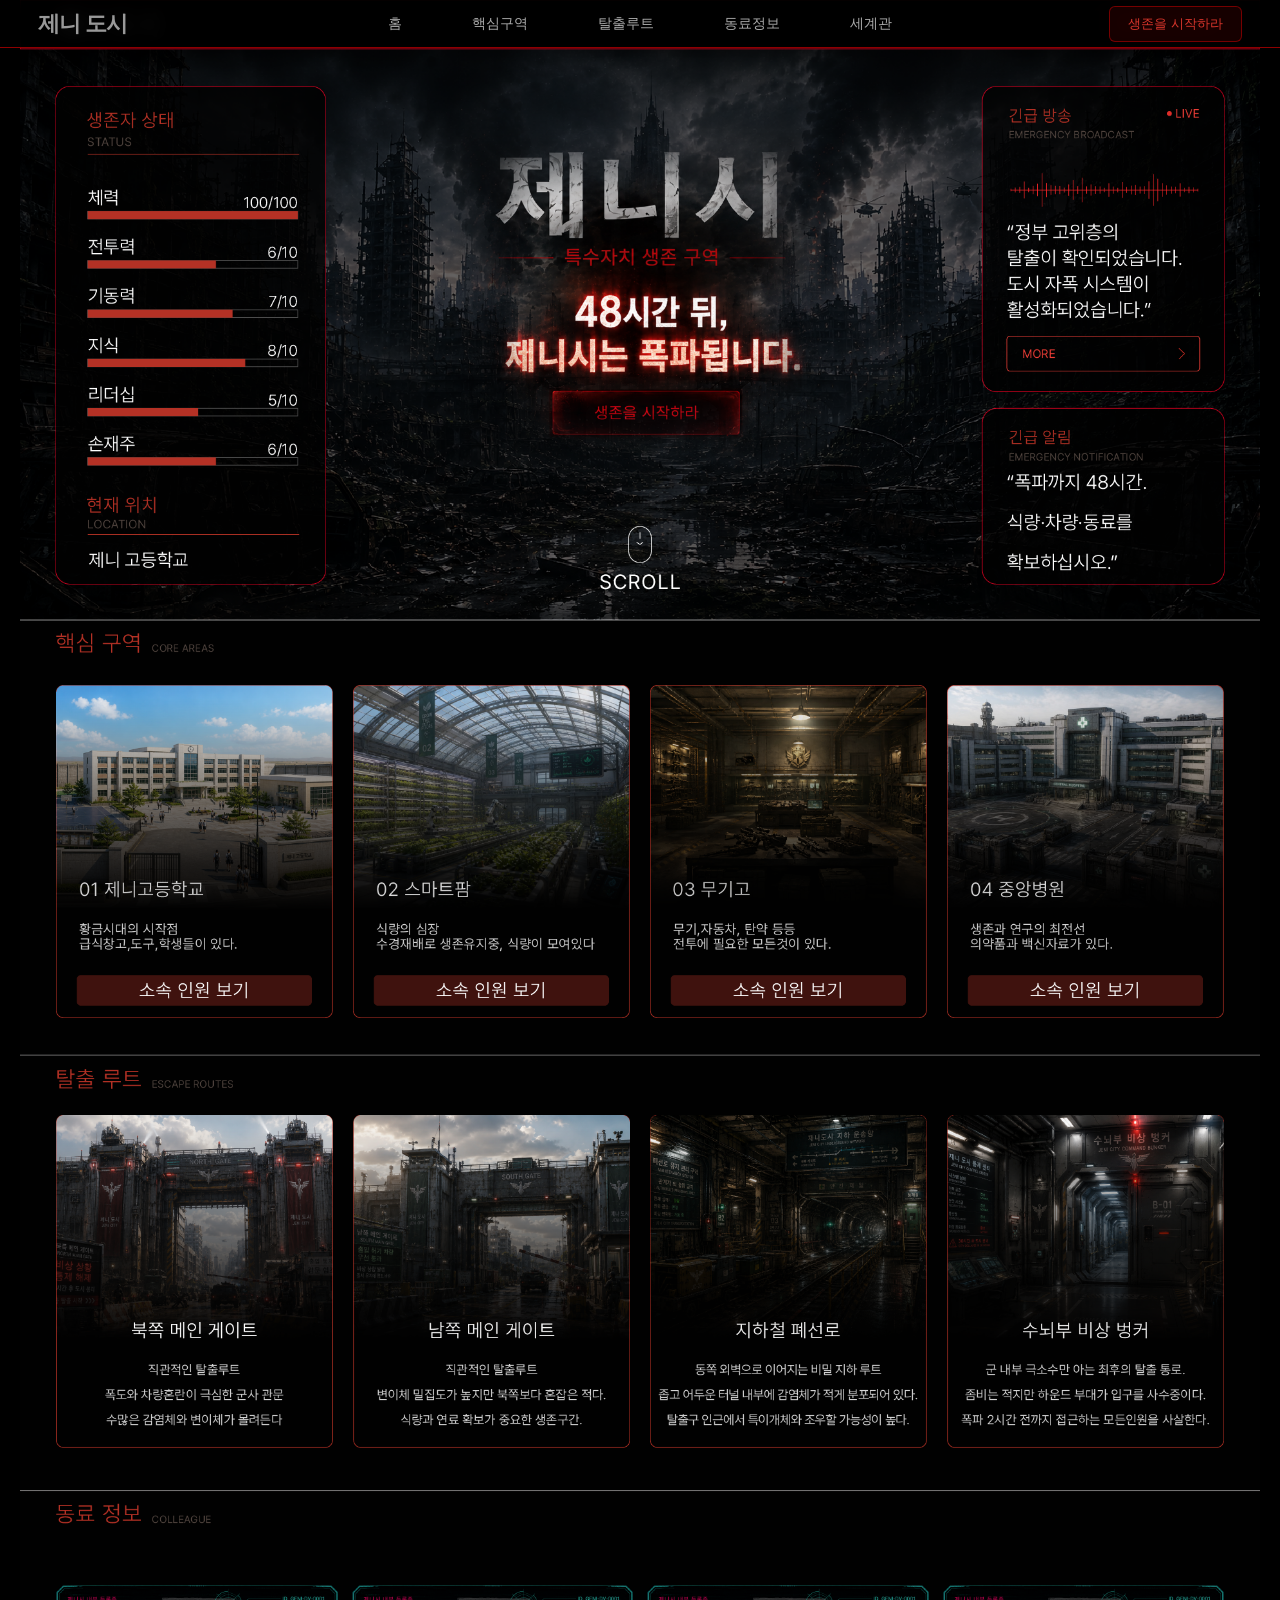
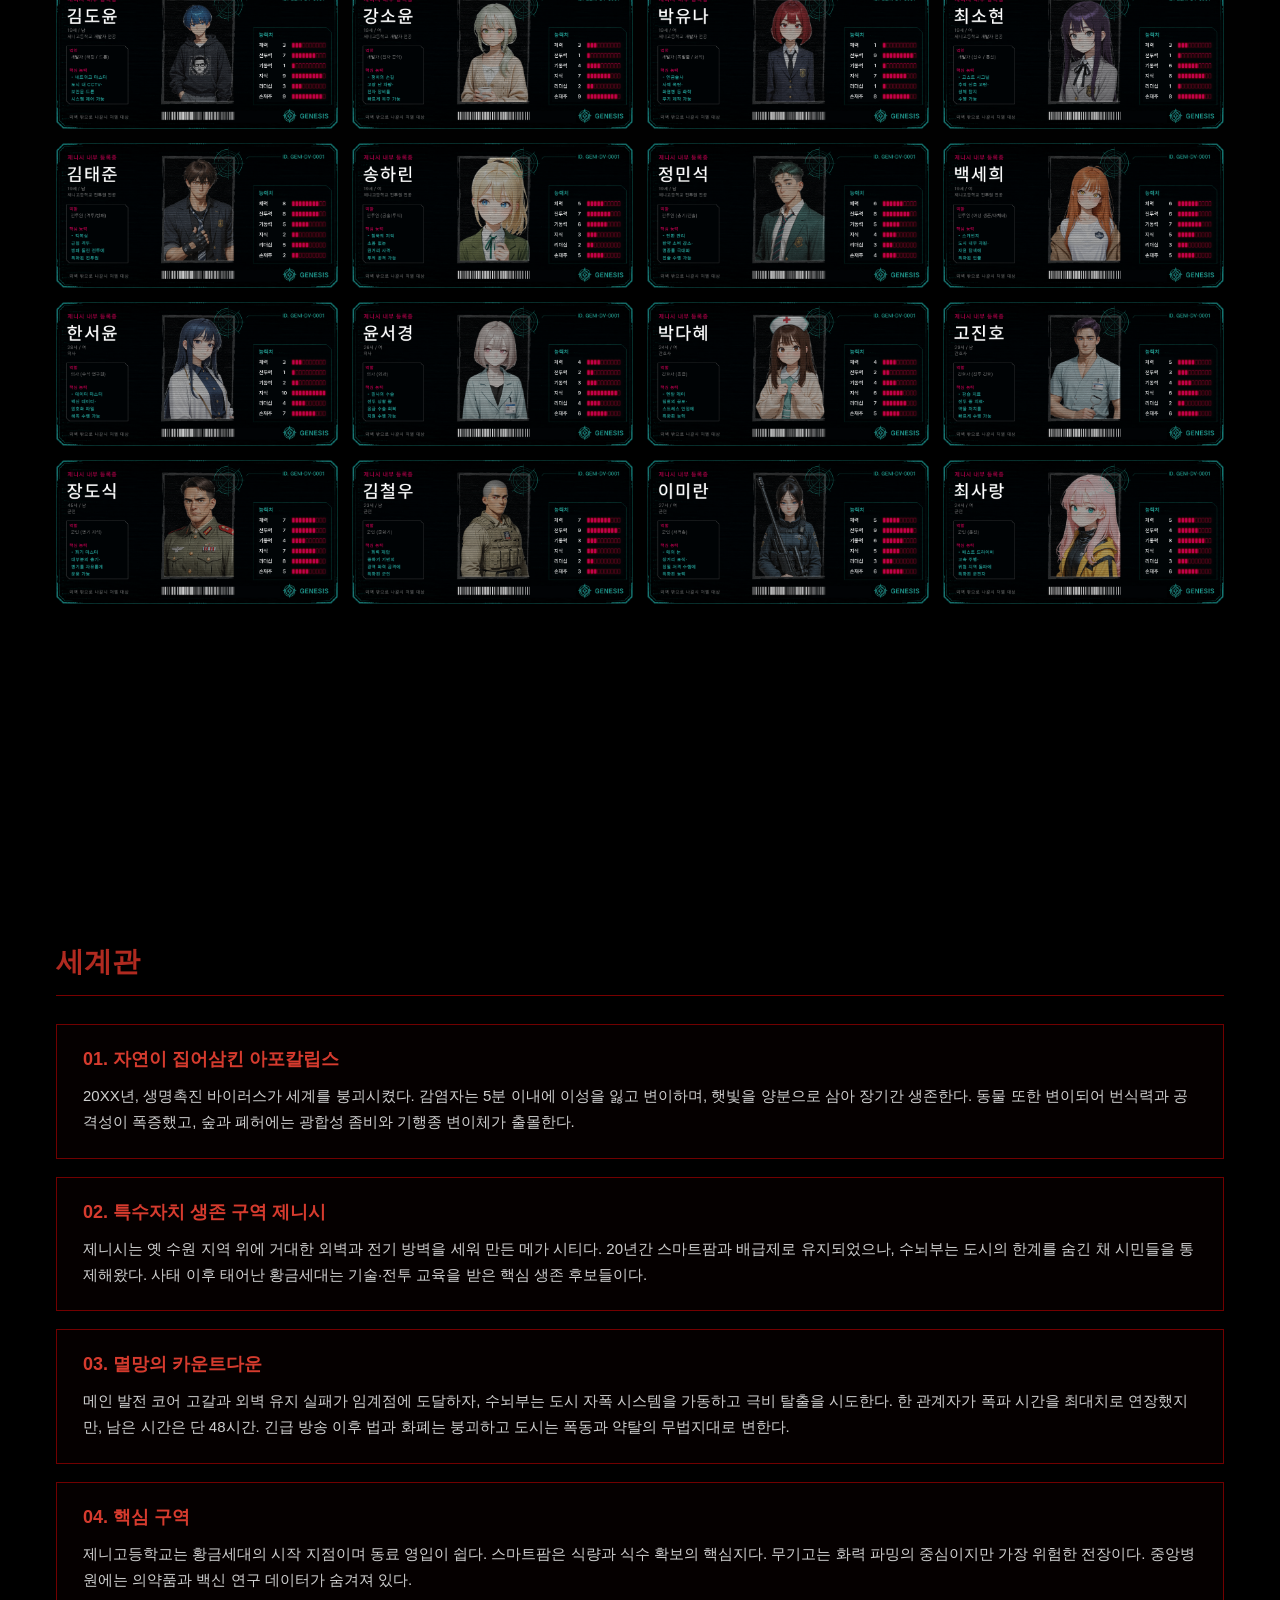
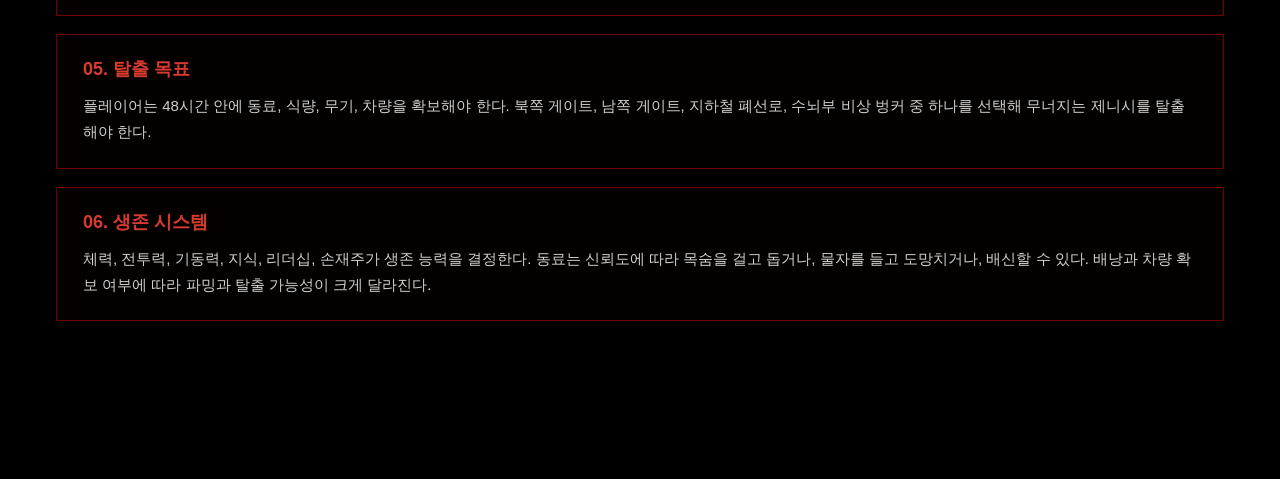
==== index.html @ 996ef799 "first zeni city website" ====
<!DOCTYPE html>
<html lang="ko">
<head>
  <meta charset="UTF-8" />
  <meta name="viewport" content="width=device-width, initial-scale=1.0" />
  <title>제니시티</title>
  <link rel="stylesheet" href="style.css" />
</head>
<body id="home">

  <nav class="top-nav">
    <div class="nav-title">제니 도시</div>
    <div class="nav-links">
      <a href="#home">홈</a>
      <a href="#areas">핵심구역</a>
      <a href="#routes">탈출루트</a>
      <a href="#characters">동료정보</a>
      <a href="#world">세계관</a>
    </div>
    <a href="#areas" class="start-btn">생존을 시작하라</a>
  </nav>

  <main class="page">
    <img class="template" src="./images/template/template.png" alt="제니시티 템플릿">

    <section id="areas" class="area-grid">
      <img src="./images/areas/area-school.png" alt="제니고등학교">
      <img src="./images/areas/area-farm.png" alt="스마트팜">
      <img src="./images/areas/area-armory.png" alt="무기고">
      <img src="./images/areas/area-hospital.png" alt="중앙병원">
    </section>

    <section id="routes" class="route-grid">
      <img src="./images/routes/route-north-gate.png" alt="북쪽 메인 게이트">
      <img src="./images/routes/route-south-gate.png" alt="남쪽 메인 게이트">
      <img src="./images/routes/route-subway.png" alt="지하철 폐선로">
      <img src="./images/routes/route-bunker.png" alt="수뇌부 비상 벙커">
    </section>

    <section id="characters" class="character-grid">
      <img src="./images/characters/Doyoon.png" alt="김도윤">
      <img src="./images/characters/Soyoon.png" alt="강소윤">
      <img src="./images/characters/Yuna.png" alt="박유나">
      <img src="./images/characters/Sohyun.png" alt="최소현">

      <img src="./images/characters/Taejun.png" alt="김태준">
      <img src="./images/characters/Harin.png" alt="송하린">
      <img src="./images/characters/Minseok.png" alt="정민석">
      <img src="./images/characters/Sehee.png" alt="백세희">

      <img src="./images/characters/Seoyoon.png" alt="한서윤">
      <img src="./images/characters/Seokyung.png" alt="윤서경">
      <img src="./images/characters/Dahye.png" alt="박다혜">
      <img src="./images/characters/Jinho.png" alt="고진호">

      <img src="./images/characters/Dosik.png" alt="장도식">
      <img src="./images/characters/Cheolwoo.png" alt="김철우">
      <img src="./images/characters/Miran.png" alt="이미란">
      <img src="./images/characters/Sarang.png" alt="최사랑">
    </section>

    <section id="world" class="world-section">
      <h2>세계관</h2>

      <div class="world-box">
        <h3>01. 자연이 집어삼킨 아포칼립스</h3>
        <p>
          20XX년, 생명촉진 바이러스가 세계를 붕괴시켰다.
          감염자는 5분 이내에 이성을 잃고 변이하며, 햇빛을 양분으로 삼아 장기간 생존한다.
          동물 또한 변이되어 번식력과 공격성이 폭증했고, 숲과 폐허에는 광합성 좀비와 기행종 변이체가 출몰한다.
        </p>
      </div>

      <div class="world-box">
        <h3>02. 특수자치 생존 구역 제니시</h3>
        <p>
          제니시는 옛 수원 지역 위에 거대한 외벽과 전기 방벽을 세워 만든 메가 시티다.
          20년간 스마트팜과 배급제로 유지되었으나, 수뇌부는 도시의 한계를 숨긴 채 시민들을 통제해왔다.
          사태 이후 태어난 황금세대는 기술·전투 교육을 받은 핵심 생존 후보들이다.
        </p>
      </div>

      <div class="world-box">
        <h3>03. 멸망의 카운트다운</h3>
        <p>
          메인 발전 코어 고갈과 외벽 유지 실패가 임계점에 도달하자,
          수뇌부는 도시 자폭 시스템을 가동하고 극비 탈출을 시도한다.
          한 관계자가 폭파 시간을 최대치로 연장했지만, 남은 시간은 단 48시간.
          긴급 방송 이후 법과 화폐는 붕괴하고 도시는 폭동과 약탈의 무법지대로 변한다.
        </p>
      </div>

      <div class="world-box">
        <h3>04. 핵심 구역</h3>
        <p>
          제니고등학교는 황금세대의 시작 지점이며 동료 영입이 쉽다.
          스마트팜은 식량과 식수 확보의 핵심지다.
          무기고는 화력 파밍의 중심이지만 가장 위험한 전장이다.
          중앙병원에는 의약품과 백신 연구 데이터가 숨겨져 있다.
        </p>
      </div>

      <div class="world-box">
        <h3>05. 탈출 목표</h3>
        <p>
          플레이어는 48시간 안에 동료, 식량, 무기, 차량을 확보해야 한다.
          북쪽 게이트, 남쪽 게이트, 지하철 폐선로, 수뇌부 비상 벙커 중 하나를 선택해
          무너지는 제니시를 탈출해야 한다.
        </p>
      </div>

      <div class="world-box">
        <h3>06. 생존 시스템</h3>
        <p>
          체력, 전투력, 기동력, 지식, 리더십, 손재주가 생존 능력을 결정한다.
          동료는 신뢰도에 따라 목숨을 걸고 돕거나, 물자를 들고 도망치거나, 배신할 수 있다.
          배낭과 차량 확보 여부에 따라 파밍과 탈출 가능성이 크게 달라진다.
        </p>
      </div>
    </section>
  </main>

  <div class="modal" id="cardModal">
    <div class="modal-bg"></div>
    <img id="modalImg" src="" alt="확대 명함">
  </div>

  <script>
    const cards = document.querySelectorAll('.character-grid img');
    const modal = document.getElementById('cardModal');
    const modalImg = document.getElementById('modalImg');

    cards.forEach(card => {
      card.addEventListener('click', () => {
        modal.classList.add('active');
        modalImg.src = card.src;
        modalImg.alt = card.alt;
      });
    });

    modal.addEventListener('click', () => {
      modal.classList.remove('active');
      modalImg.src = '';
    });
  </script>

</body>
</html>
---- style.css ----
* {
  box-sizing: border-box;
}

html {
  scroll-behavior: smooth;
}

html, body {
  margin: 0;
  padding: 0;
  background: #000;
}

body {
  overflow-x: hidden;
  color: #ddd;
  font-family: Arial, sans-serif;
}

/* 상단 고정 메뉴 */
.top-nav {
  position: fixed;
  top: 0;
  left: 0;
  width: 100%;
  height: 48px;
  z-index: 999;

  display: grid;
  grid-template-columns: 260px 1fr 260px;
  align-items: center;

  padding: 0 38px;
  background: rgba(0, 0, 0, 0.9);
  border-bottom: 1px solid rgba(150, 0, 0, 0.95);
  backdrop-filter: blur(8px);
}

.nav-title {
  color: #999;
  font-size: 22px;
  font-weight: 700;
  letter-spacing: -1px;
}

.nav-links {
  display: flex;
  justify-content: center;
  gap: 70px;
}

.nav-links a {
  color: #aaa;
  text-decoration: none;
  font-size: 14px;
  transition: 0.2s;
  white-space: nowrap;
}

.nav-links a:hover {
  color: #ff2a1f;
  text-shadow: 0 0 10px rgba(255, 0, 0, 0.7);
}

.start-btn {
  justify-self: end;
  padding: 8px 18px;
  color: #d9352b;
  border: 1px solid rgba(150, 0, 0, 0.75);
  border-radius: 6px;
  text-decoration: none;
  font-size: 13px;
  background: rgba(50, 0, 0, 0.45);
  white-space: nowrap;
}

/* 전체 페이지 */
.page {
  position: relative;
  width: 1240px;
  margin: 0 auto;
  background: #000;
}

.template {
  width: 100%;
  display: block;
}

/* 핵심 구역 */
.area-grid {
  position: absolute;
  left: 36px;
  top: 685px;
  width: 1168px;

  display: grid;
  grid-template-columns: repeat(4, 1fr);
  gap: 20px;
}

/* 탈출 루트 */
.route-grid {
  position: absolute;
  left: 36px;
  top: 1115px;
  width: 1168px;

  display: grid;
  grid-template-columns: repeat(4, 1fr);
  gap: 20px;
}

/* 동료 정보 명함 */
.character-grid {
  position: absolute;
  left: 36px;
  top: 1585px;
  width: 1168px;

  display: grid;
  grid-template-columns: repeat(4, 1fr);
  gap: 14px;
}

.area-grid img,
.route-grid img,
.character-grid img {
  width: 100%;
  display: block;
  transition: 0.25s ease;
}

.area-grid img:hover,
.route-grid img:hover,
.character-grid img:hover {
  transform: translateY(-6px);
  filter: brightness(1.18) drop-shadow(0 0 14px rgba(180, 20, 20, 0.65));
  cursor: pointer;
}

/* 세계관 */
.world-section {
  position: relative;
  width: 1168px;
  margin: 0 auto;
  padding: 60px 0 140px;
  margin-top: 600px;
}

.world-section h2 {
  color: #b02a20;
  font-size: 28px;
  margin-bottom: 28px;
  border-bottom: 1px solid rgba(150, 0, 0, 0.8);
  padding-bottom: 14px;
}

.world-box {
  border: 1px solid rgba(150, 0, 0, 0.75);
  background: rgba(20, 0, 0, 0.28);
  padding: 22px 26px;
  margin-bottom: 18px;
}

.world-box h3 {
  margin: 0 0 12px;
  color: #d63b2e;
  font-size: 18px;
}

.world-box p {
  margin: 0;
  color: #cfcfcf;
  font-size: 15px;
  line-height: 1.75;
}

/* 명함 확대 */
.modal {
  position: fixed;
  inset: 0;
  z-index: 2000;
  display: none;
  align-items: center;
  justify-content: center;
}

.modal.active {
  display: flex;
}

.modal-bg {
  position: absolute;
  inset: 0;
  background: rgba(0, 0, 0, 0.86);
  backdrop-filter: blur(6px);
}

#modalImg {
  position: relative;
  z-index: 2;
  width: min(900px, 90vw);
  max-height: 88vh;
  object-fit: contain;
  filter: drop-shadow(0 0 30px rgba(0, 255, 230, 0.25));
}

/* 모바일 / 태블릿 */
@media (max-width: 768px) {
  body {
    overflow-x: hidden;
  }

  .top-nav {
    height: auto;
    min-height: 58px;
    grid-template-columns: 1fr;
    gap: 8px;
    padding: 10px 14px;
  }

  .nav-title {
    font-size: 20px;
    text-align: center;
  }

  .nav-links {
    width: 100%;
    overflow-x: auto;
    justify-content: flex-start;
    gap: 18px;
    padding: 4px 0 6px;
  }

  .nav-links a {
    font-size: 13px;
    flex: 0 0 auto;
  }

  .start-btn {
    display: none;
  }

  .page {
    width: 100%;
    padding-top: 86px;
  }

  .template {
    width: 100%;
    height: auto;
    content: url("./images/template/full-template.png");
  }

  .area-grid,
  .route-grid,
  .character-grid {
    position: static;
    width: calc(100% - 28px);
    margin: 28px auto 0;
    display: grid;
    gap: 16px;
  }

  .area-grid {
    grid-template-columns: repeat(2, 1fr);
  }

  .route-grid {
    grid-template-columns: repeat(2, 1fr);
  }

  .character-grid {
    grid-template-columns: 1fr;
    gap: 14px;
  }

  .area-grid img,
  .route-grid img,
  .character-grid img {
    width: 100%;
  }

  .world-section {
    width: calc(100% - 28px);
    margin: 36px auto 0;
    padding: 40px 0 90px;
  }

  .world-section h2 {
    font-size: 24px;
  }

  .world-box {
    padding: 18px 16px;
  }

  .world-box h3 {
    font-size: 16px;
  }

  .world-box p {
    font-size: 14px;
    line-height: 1.7;
  }

  #modalImg {
    width: 96vw;
    max-height: 82vh;
  }
}

/* 아주 작은 폰 */
@media (max-width: 430px) {
  .area-grid,
  .route-grid {
    grid-template-columns: 1fr;
  }

  .nav-links {
    gap: 16px;
  }
}
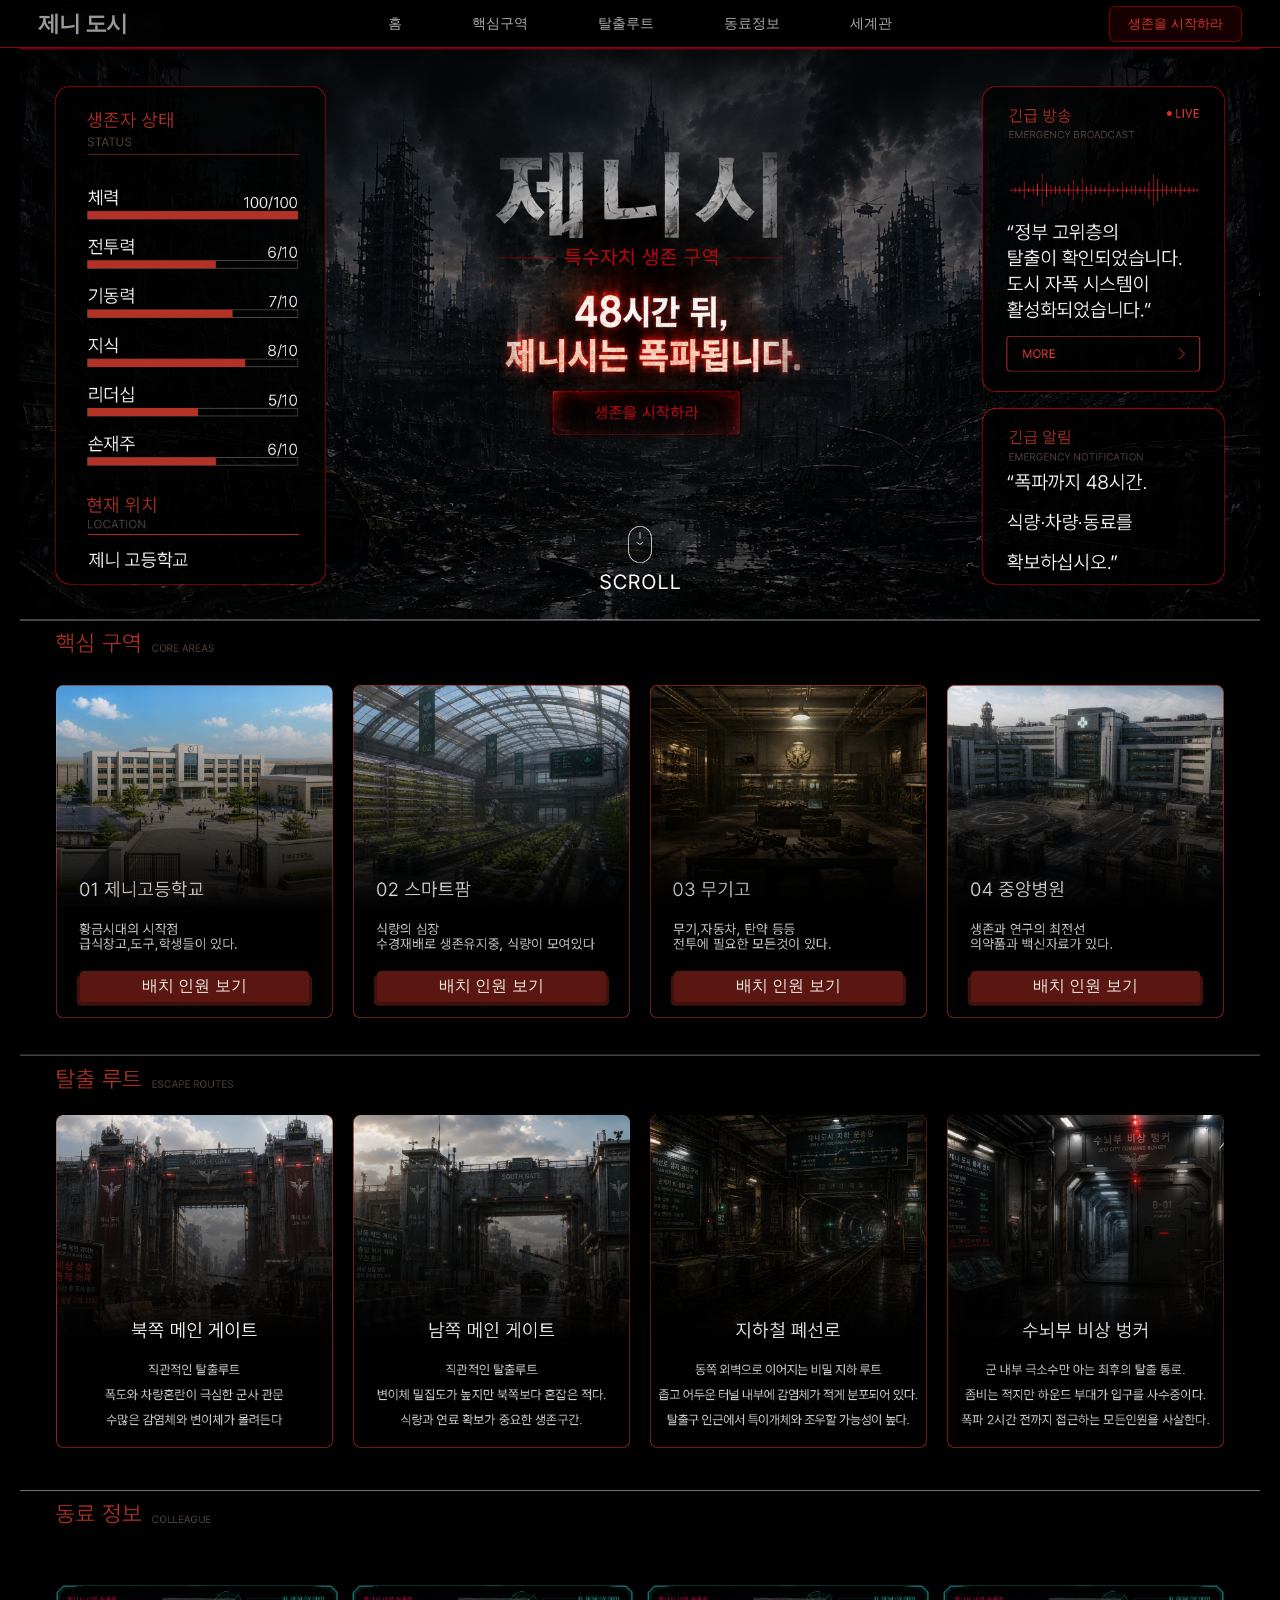
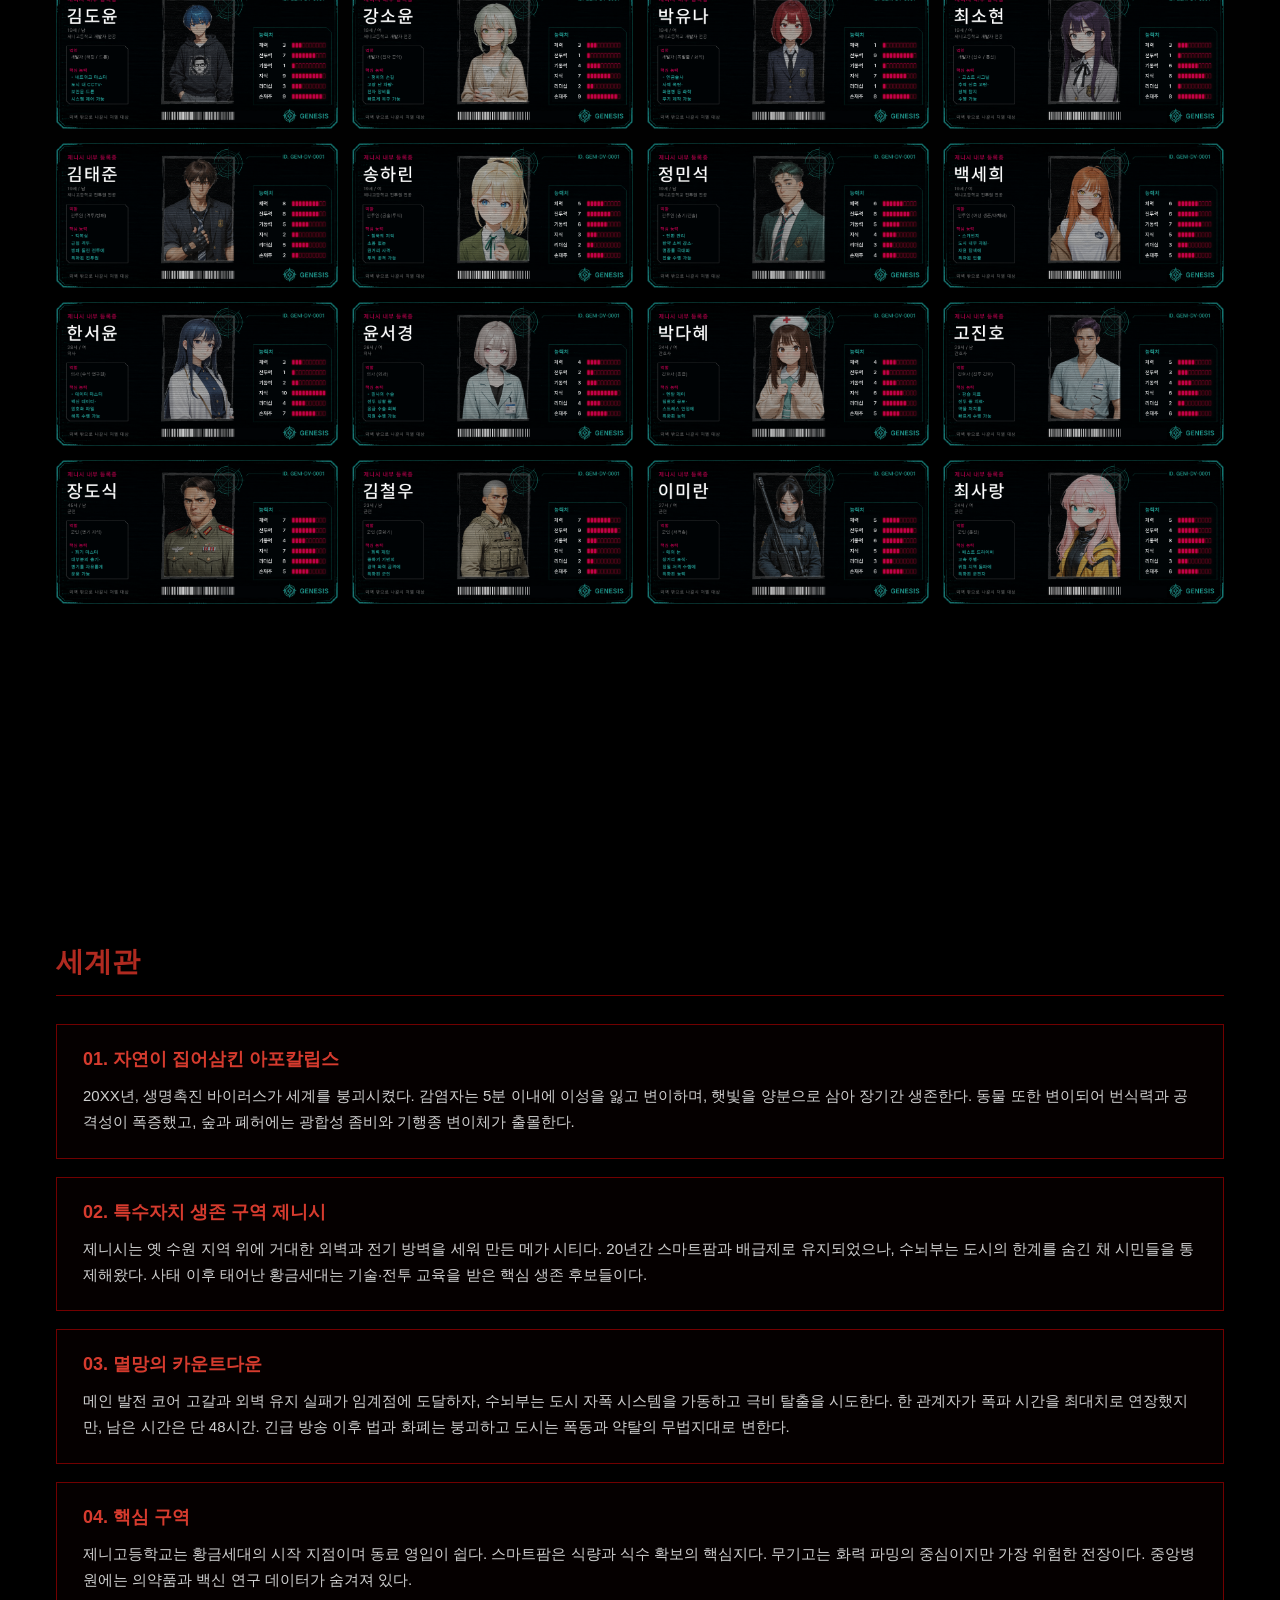
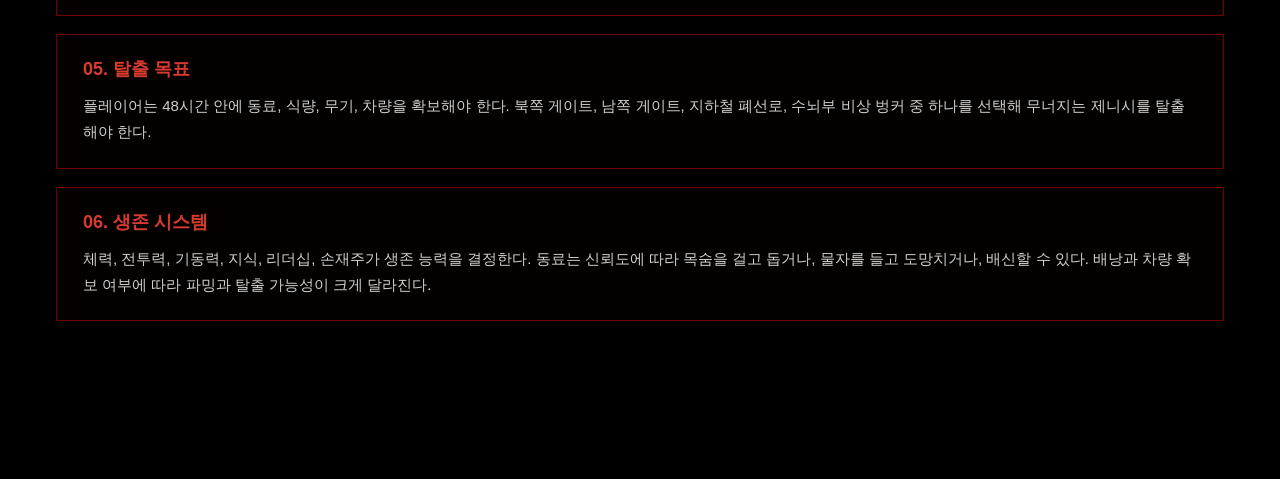
==== commit 3c7c31a7: "update website" ====
--- a/index.html
+++ b/index.html
@@ -24,10 +24,25 @@
     <img class="template" src="./images/template/template.png" alt="제니시티 템플릿">
 
     <section id="areas" class="area-grid">
-      <img src="./images/areas/area-school.png" alt="제니고등학교">
-      <img src="./images/areas/area-farm.png" alt="스마트팜">
-      <img src="./images/areas/area-armory.png" alt="무기고">
-      <img src="./images/areas/area-hospital.png" alt="중앙병원">
+      <div class="area-card" data-area="school">
+        <img src="./images/areas/area-school.png" alt="제니고등학교">
+        <button>배치 인원 보기</button>
+      </div>
+
+      <div class="area-card" data-area="farm">
+        <img src="./images/areas/area-farm.png" alt="스마트팜">
+        <button>배치 인원 보기</button>
+      </div>
+
+      <div class="area-card" data-area="armory">
+        <img src="./images/areas/area-armory.png" alt="무기고">
+        <button>배치 인원 보기</button>
+      </div>
+
+      <div class="area-card" data-area="hospital">
+        <img src="./images/areas/area-hospital.png" alt="중앙병원">
+        <button>배치 인원 보기</button>
+      </div>
     </section>
 
     <section id="routes" class="route-grid">
@@ -125,22 +140,113 @@
     <img id="modalImg" src="" alt="확대 명함">
   </div>
 
+  <div class="member-modal" id="memberModal">
+    <div class="member-modal-bg"></div>
+    <div class="member-modal-panel">
+      <button class="member-close" type="button">×</button>
+      <h2 id="memberTitle">배치 인원</h2>
+      <div class="member-grid" id="memberGrid"></div>
+    </div>
+  </div>
+
   <script>
+    const characterData = {
+      Doyoon: "./images/characters/Doyoon.png",
+      Soyoon: "./images/characters/Soyoon.png",
+      Yuna: "./images/characters/Yuna.png",
+      Sohyun: "./images/characters/Sohyun.png",
+      Taejun: "./images/characters/Taejun.png",
+      Harin: "./images/characters/Harin.png",
+      Minseok: "./images/characters/Minseok.png",
+      Sehee: "./images/characters/Sehee.png",
+      Seoyoon: "./images/characters/Seoyoon.png",
+      Seokyung: "./images/characters/Seokyung.png",
+      Dahye: "./images/characters/Dahye.png",
+      Jinho: "./images/characters/Jinho.png",
+      Dosik: "./images/characters/Dosik.png",
+      Cheolwoo: "./images/characters/Cheolwoo.png",
+      Miran: "./images/characters/Miran.png",
+      Sarang: "./images/characters/Sarang.png"
+    };
+
+    const areaMembers = {
+      school: {
+        title: "제니고등학교 배치 인원",
+        members: ["Soyoon", "Yuna", "Sohyun", "Taejun", "Minseok", "Sehee"]
+      },
+      farm: {
+        title: "스마트팜 배치 인원",
+        members: ["Doyoon", "Harin", "Dahye", "Miran"]
+      },
+      armory: {
+        title: "무기고 배치 인원",
+        members: ["Dosik", "Doyoon", "Sarang"]
+      },
+      hospital: {
+        title: "중앙병원 배치 인원",
+        members: ["Seoyoon", "Seokyung", "Jinho"]
+      }
+    };
+
     const cards = document.querySelectorAll('.character-grid img');
-    const modal = document.getElementById('cardModal');
+    const cardModal = document.getElementById('cardModal');
     const modalImg = document.getElementById('modalImg');
 
     cards.forEach(card => {
       card.addEventListener('click', () => {
-        modal.classList.add('active');
+        cardModal.classList.add('active');
         modalImg.src = card.src;
         modalImg.alt = card.alt;
       });
     });
 
-    modal.addEventListener('click', () => {
-      modal.classList.remove('active');
+    cardModal.addEventListener('click', () => {
+      cardModal.classList.remove('active');
       modalImg.src = '';
+    });
+
+    const areaCards = document.querySelectorAll('.area-card');
+    const memberModal = document.getElementById('memberModal');
+    const memberTitle = document.getElementById('memberTitle');
+    const memberGrid = document.getElementById('memberGrid');
+    const memberClose = document.querySelector('.member-close');
+
+    areaCards.forEach(areaCard => {
+      areaCard.addEventListener('click', () => {
+        const areaKey = areaCard.dataset.area;
+        const area = areaMembers[areaKey];
+
+        memberTitle.textContent = area.title;
+        memberGrid.innerHTML = "";
+
+        area.members.forEach(name => {
+          const img = document.createElement('img');
+          img.src = characterData[name];
+          img.alt = name;
+          img.addEventListener('click', (event) => {
+            event.stopPropagation();
+            cardModal.classList.add('active');
+            modalImg.src = img.src;
+            modalImg.alt = img.alt;
+          });
+          memberGrid.appendChild(img);
+        });
+
+        memberModal.classList.add('active');
+      });
+    });
+
+    function closeMemberModal() {
+      memberModal.classList.remove('active');
+      memberGrid.innerHTML = "";
+    }
+
+    memberClose.addEventListener('click', closeMemberModal);
+
+    memberModal.addEventListener('click', (event) => {
+      if (event.target.classList.contains('member-modal-bg')) {
+        closeMemberModal();
+      }
     });
   </script>
 
--- a/style.css
+++ b/style.css
@@ -100,6 +100,42 @@
   gap: 20px;
 }
 
+.area-card {
+  position: relative;
+  transition: 0.25s ease;
+}
+
+.area-card img {
+  width: 100%;
+  display: block;
+}
+
+.area-card button {
+  position: absolute;
+  left: 24px;
+  right: 24px;
+  bottom: 16px;
+  height: 31px;
+
+  border: none;
+  border-radius: 4px;
+  background: #5a1711;
+  color: #f1e5df;
+  font-size: 16px;
+  cursor: pointer;
+}
+
+.area-card:hover {
+  transform: translateY(-6px);
+  filter: brightness(1.18) drop-shadow(0 0 14px rgba(180, 20, 20, 0.65));
+  cursor: pointer;
+}
+
+.area-card:hover button {
+  background: #7a2018;
+  box-shadow: 0 0 14px rgba(180, 20, 20, 0.65);
+}
+
 /* 탈출 루트 */
 .route-grid {
   position: absolute;
@@ -124,7 +160,6 @@
   gap: 14px;
 }
 
-.area-grid img,
 .route-grid img,
 .character-grid img {
   width: 100%;
@@ -132,7 +167,6 @@
   transition: 0.25s ease;
 }
 
-.area-grid img:hover,
 .route-grid img:hover,
 .character-grid img:hover {
   transform: translateY(-6px);
@@ -177,11 +211,11 @@
   line-height: 1.75;
 }
 
-/* 명함 확대 */
+/* 명함 단일 확대 */
 .modal {
   position: fixed;
   inset: 0;
-  z-index: 2000;
+  z-index: 3000;
   display: none;
   align-items: center;
   justify-content: center;
@@ -205,6 +239,81 @@
   max-height: 88vh;
   object-fit: contain;
   filter: drop-shadow(0 0 30px rgba(0, 255, 230, 0.25));
+}
+
+/* 배치 인원 모달 */
+.member-modal {
+  position: fixed;
+  inset: 0;
+  z-index: 2500;
+  display: none;
+  align-items: center;
+  justify-content: center;
+}
+
+.member-modal.active {
+  display: flex;
+}
+
+.member-modal-bg {
+  position: absolute;
+  inset: 0;
+  background: rgba(0, 0, 0, 0.88);
+  backdrop-filter: blur(6px);
+}
+
+.member-modal-panel {
+  position: relative;
+  z-index: 2;
+  width: min(1180px, 92vw);
+  max-height: 88vh;
+  overflow-y: auto;
+
+  padding: 28px;
+  border: 1px solid rgba(180, 20, 20, 0.85);
+  background: rgba(5, 5, 5, 0.96);
+  box-shadow: 0 0 40px rgba(160, 0, 0, 0.35);
+}
+
+.member-modal-panel h2 {
+  margin: 0 0 24px;
+  color: #d63b2e;
+  font-size: 24px;
+  border-bottom: 1px solid rgba(150, 0, 0, 0.75);
+  padding-bottom: 14px;
+}
+
+.member-close {
+  position: absolute;
+  top: 18px;
+  right: 22px;
+
+  width: 34px;
+  height: 34px;
+  border: 1px solid rgba(180, 20, 20, 0.8);
+  background: rgba(60, 0, 0, 0.7);
+  color: #eee;
+  font-size: 24px;
+  line-height: 30px;
+  cursor: pointer;
+}
+
+.member-grid {
+  display: grid;
+  grid-template-columns: repeat(3, 1fr);
+  gap: 18px;
+}
+
+.member-grid img {
+  width: 100%;
+  display: block;
+  transition: 0.25s ease;
+  cursor: pointer;
+}
+
+.member-grid img:hover {
+  transform: translateY(-6px);
+  filter: brightness(1.18) drop-shadow(0 0 14px rgba(0, 255, 230, 0.35));
 }
 
 /* 모바일 / 태블릿 */
@@ -277,10 +386,12 @@
     gap: 14px;
   }
 
-  .area-grid img,
-  .route-grid img,
-  .character-grid img {
-    width: 100%;
+  .area-card button {
+    left: 18px;
+    right: 18px;
+    bottom: 12px;
+    height: 28px;
+    font-size: 13px;
   }
 
   .world-section {
@@ -309,6 +420,20 @@
   #modalImg {
     width: 96vw;
     max-height: 82vh;
+  }
+
+  .member-modal-panel {
+    width: 94vw;
+    padding: 22px 14px;
+  }
+
+  .member-grid {
+    grid-template-columns: 1fr;
+    gap: 14px;
+  }
+
+  .member-modal-panel h2 {
+    font-size: 20px;
   }
 }
 
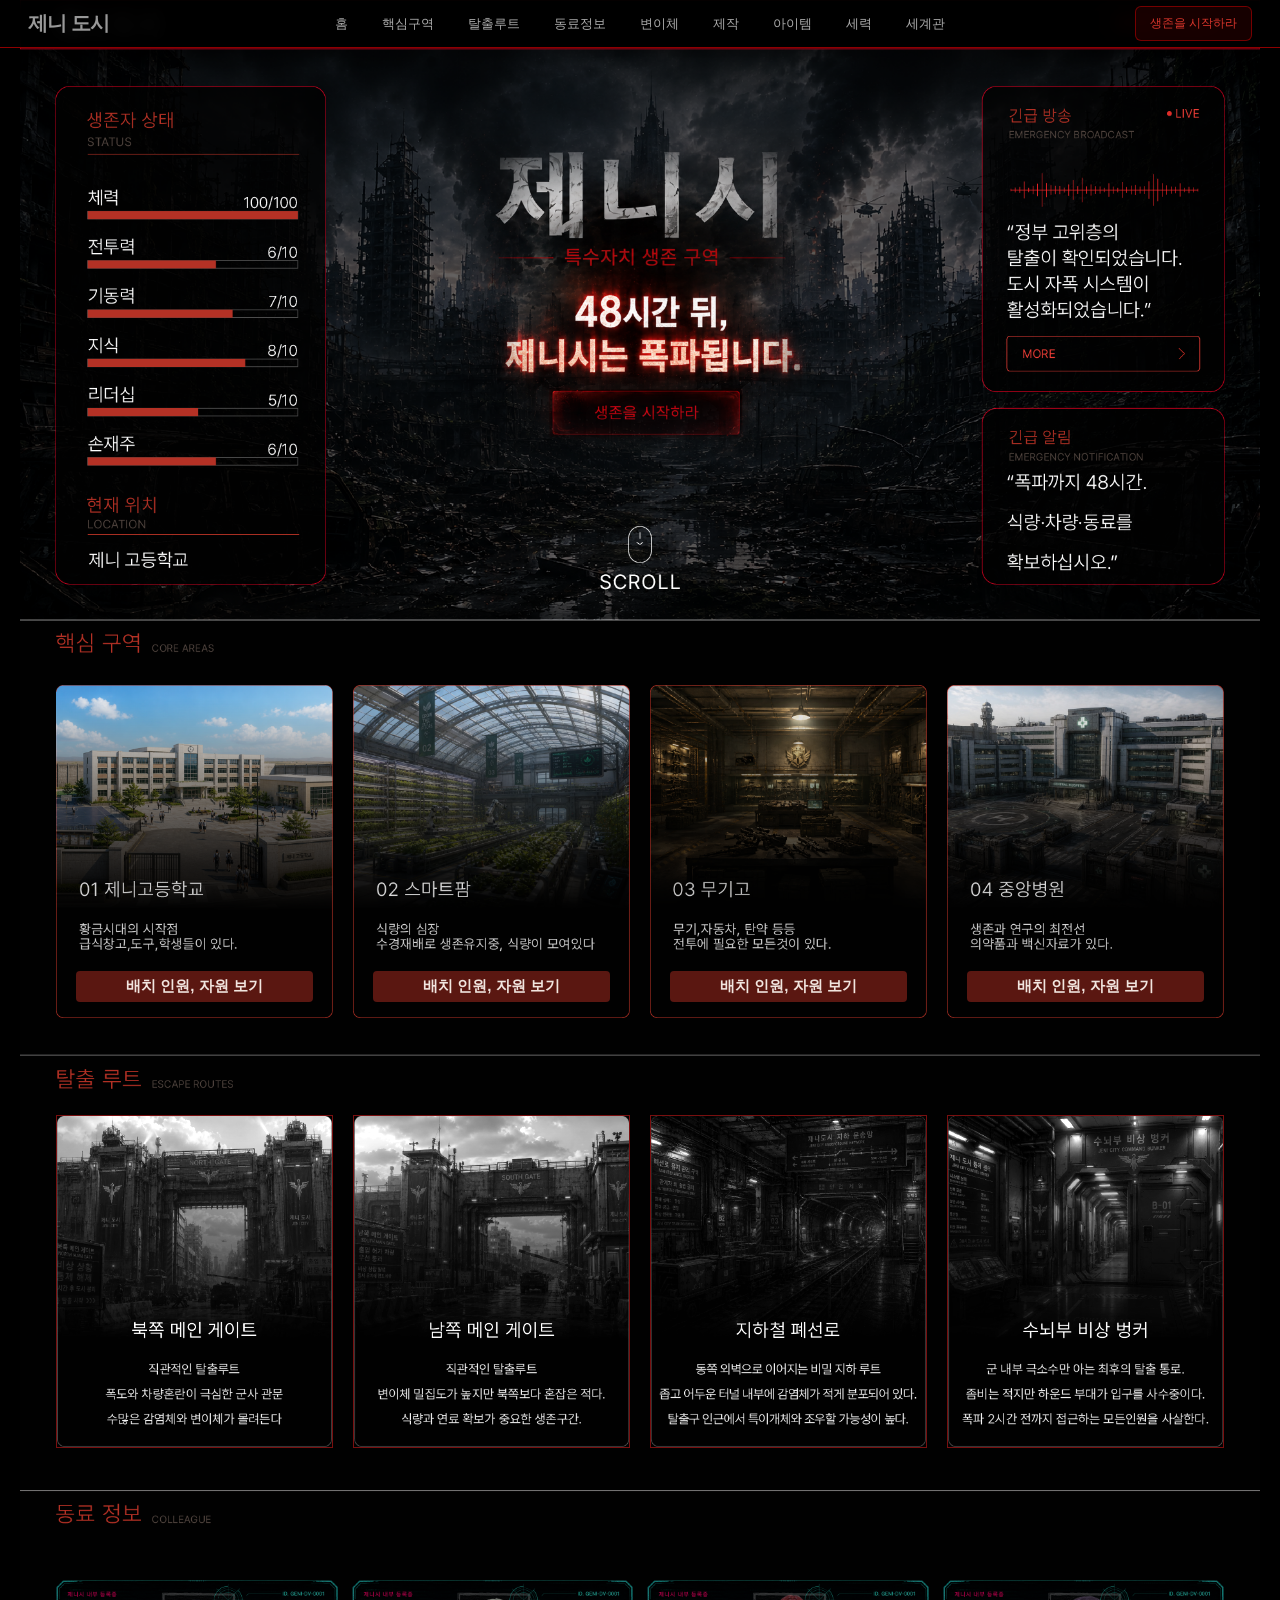
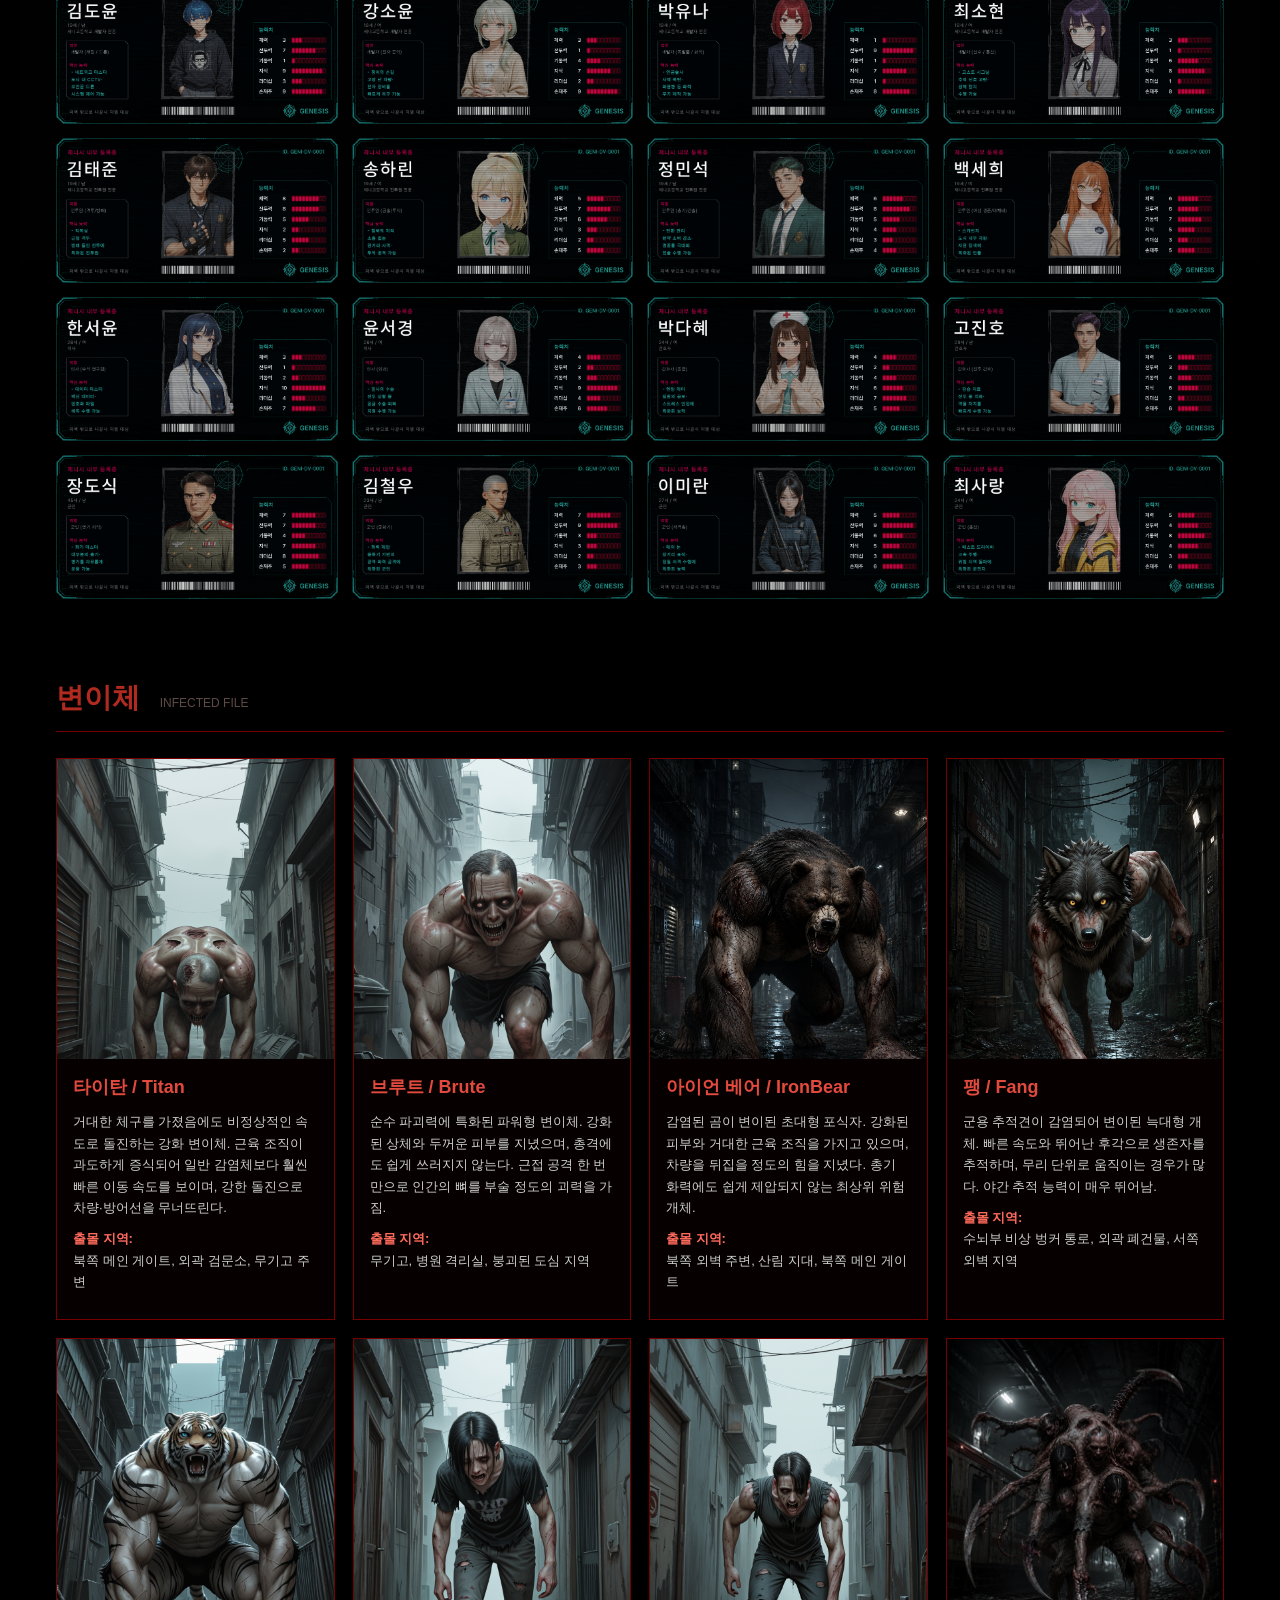
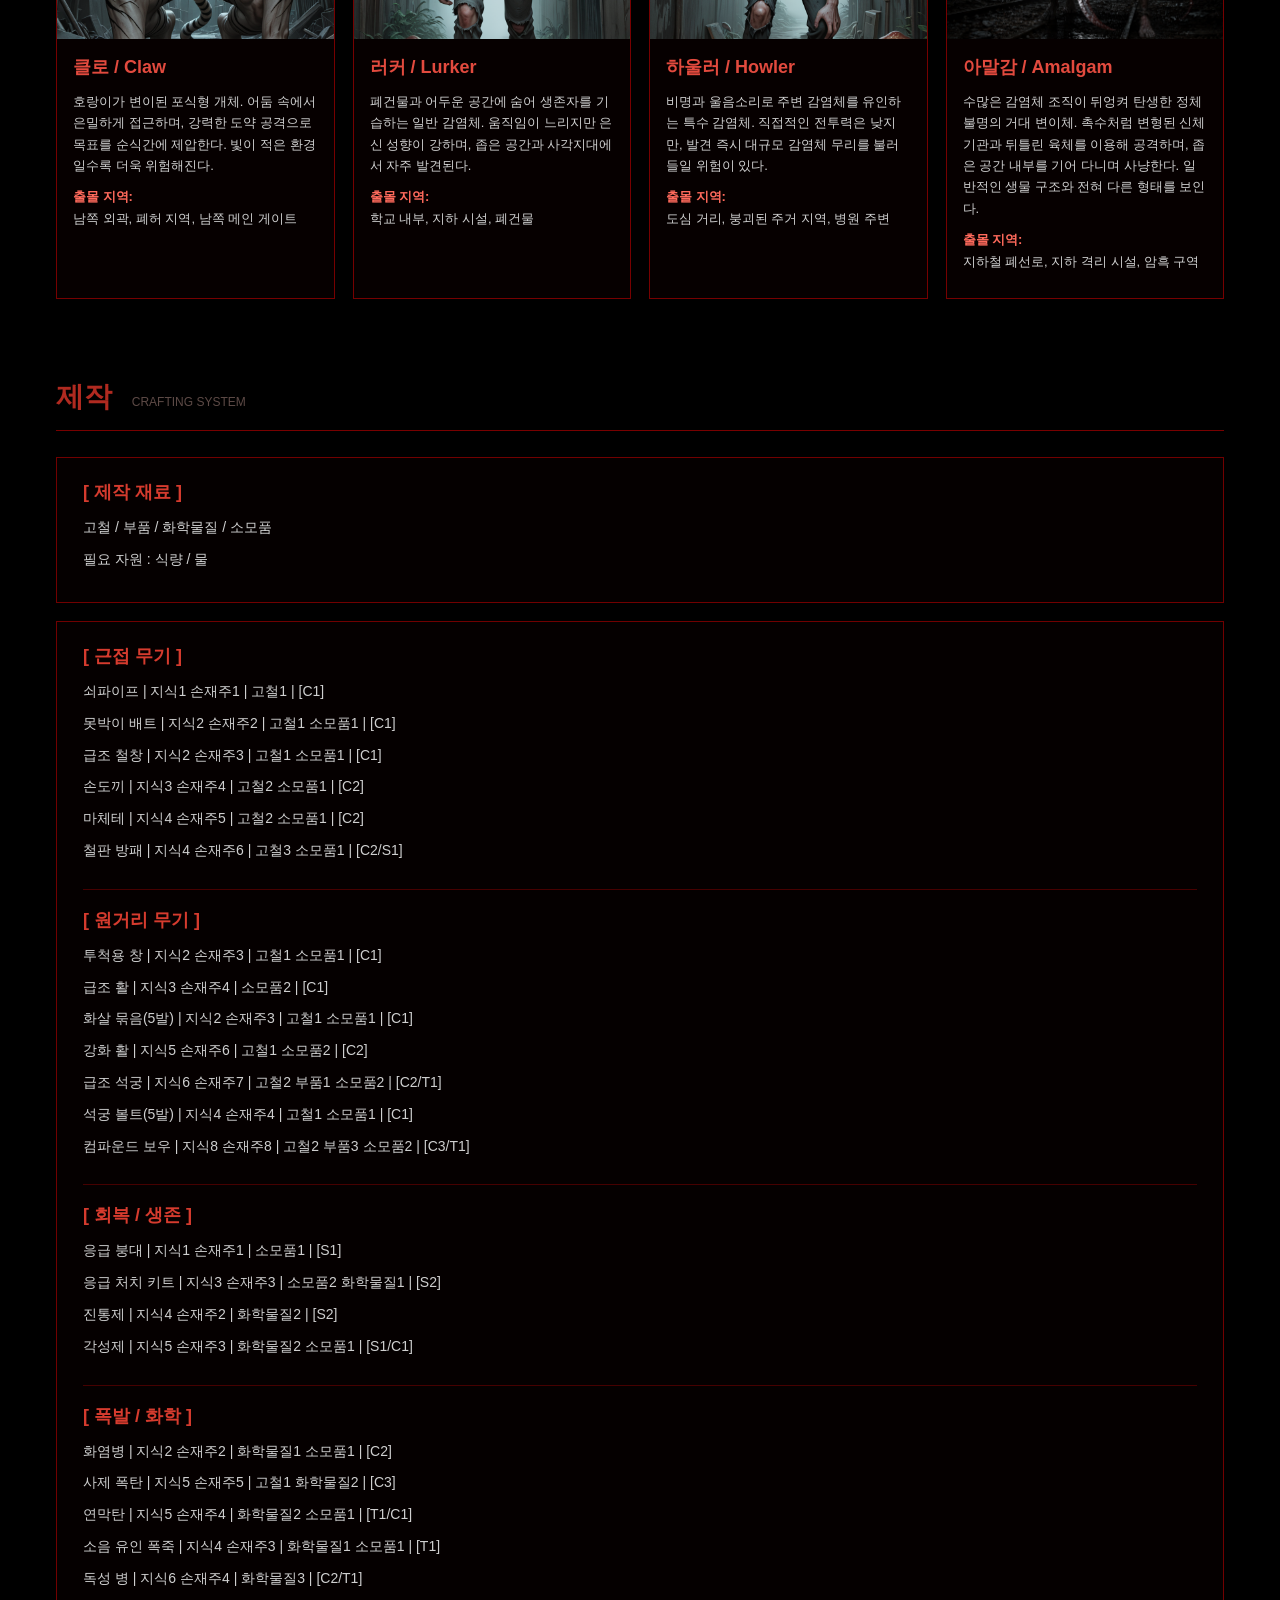
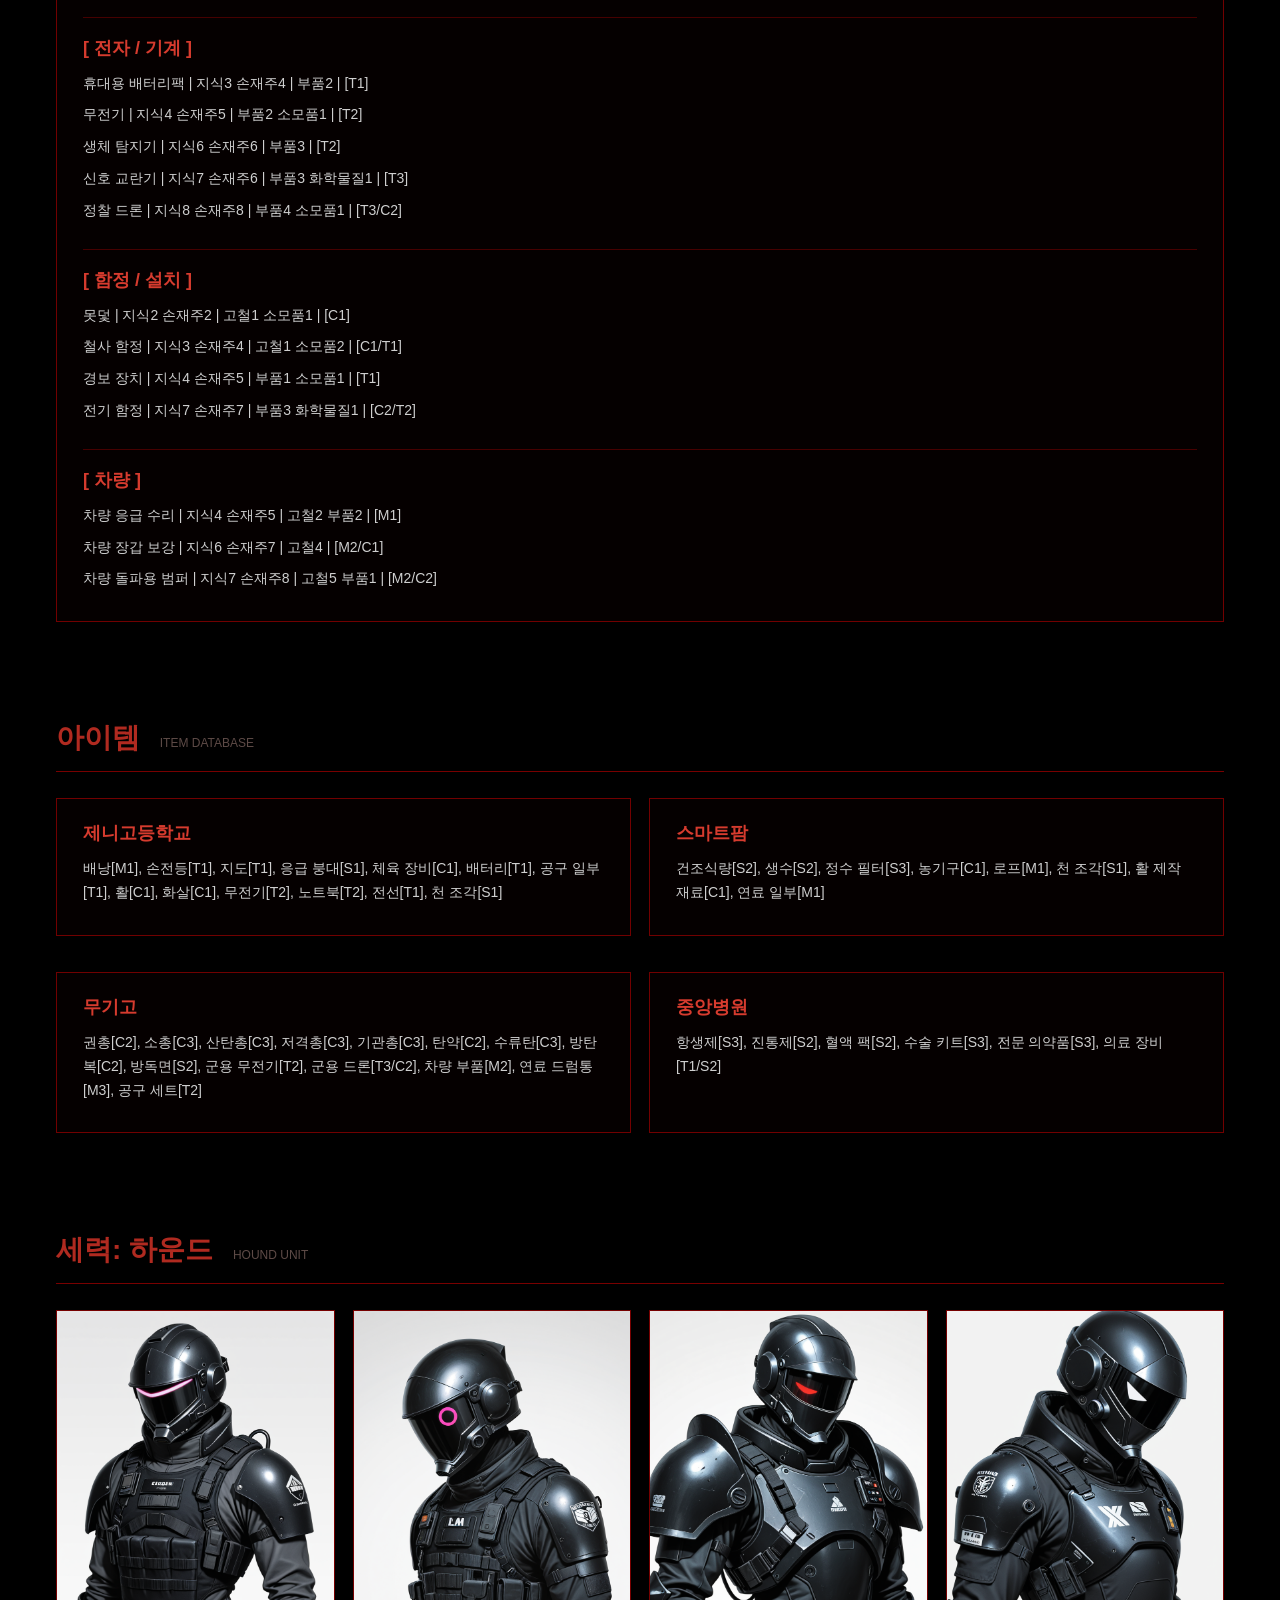
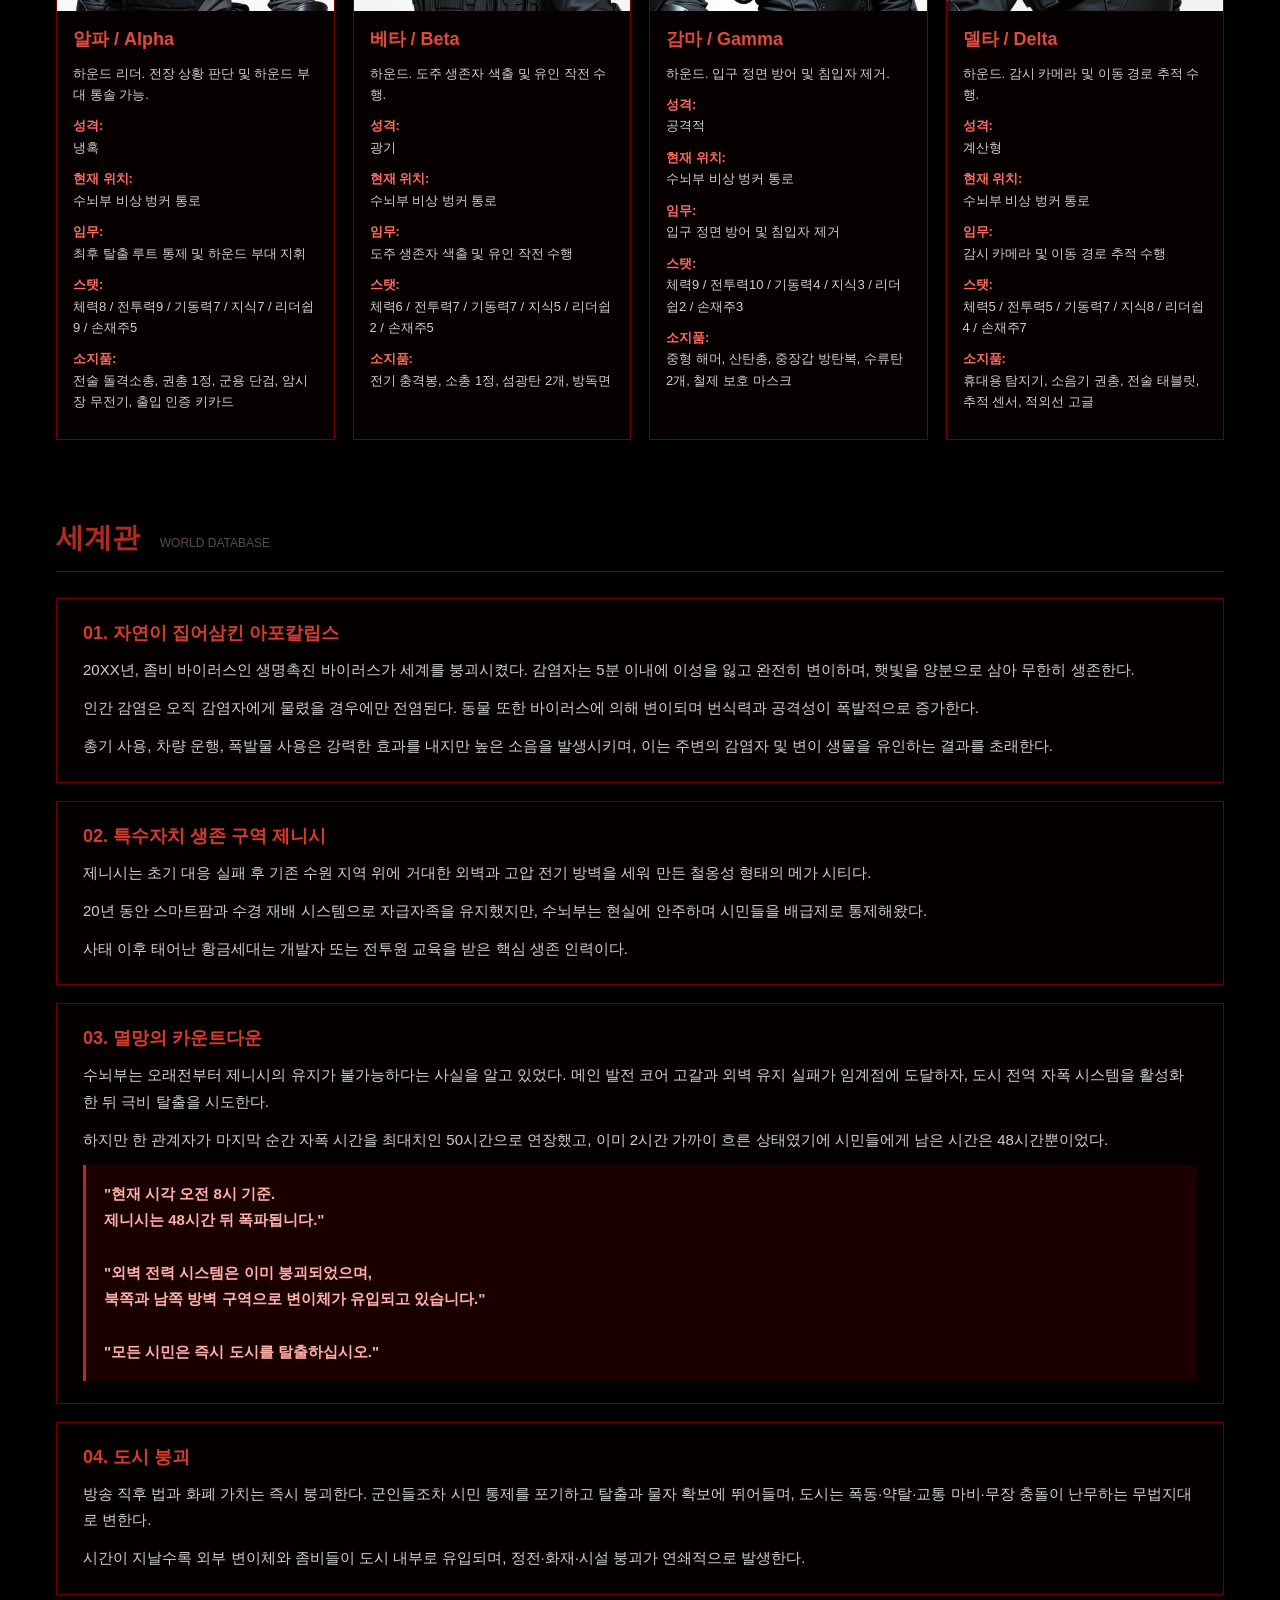
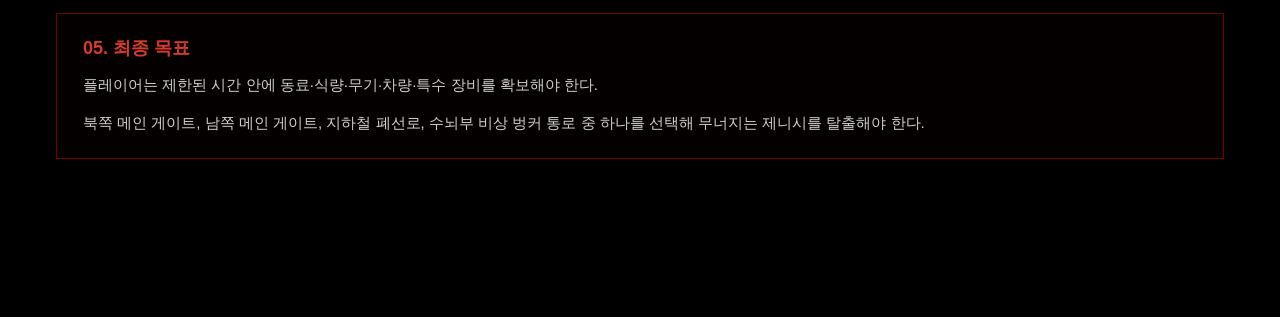
==== commit 051ccdf2: "move homepage to root" ====
--- a/index.html
+++ b/index.html
@@ -15,6 +15,10 @@
       <a href="#areas">핵심구역</a>
       <a href="#routes">탈출루트</a>
       <a href="#characters">동료정보</a>
+      <a href="#zombies">변이체</a>
+      <a href="#crafting">제작</a>
+      <a href="#items">아이템</a>
+      <a href="#hound">세력</a>
       <a href="#world">세계관</a>
     </div>
     <a href="#areas" class="start-btn">생존을 시작하라</a>
@@ -26,30 +30,41 @@
     <section id="areas" class="area-grid">
       <div class="area-card" data-area="school">
         <img src="./images/areas/area-school.png" alt="제니고등학교">
-        <button>배치 인원 보기</button>
+        <button>배치 인원, 자원 보기</button>
       </div>
 
       <div class="area-card" data-area="farm">
         <img src="./images/areas/area-farm.png" alt="스마트팜">
-        <button>배치 인원 보기</button>
+        <button>배치 인원, 자원 보기</button>
       </div>
 
       <div class="area-card" data-area="armory">
         <img src="./images/areas/area-armory.png" alt="무기고">
-        <button>배치 인원 보기</button>
+        <button>배치 인원, 자원 보기</button>
       </div>
 
       <div class="area-card" data-area="hospital">
         <img src="./images/areas/area-hospital.png" alt="중앙병원">
-        <button>배치 인원 보기</button>
+        <button>배치 인원, 자원 보기</button>
       </div>
     </section>
 
     <section id="routes" class="route-grid">
-      <img src="./images/routes/route-north-gate.png" alt="북쪽 메인 게이트">
-      <img src="./images/routes/route-south-gate.png" alt="남쪽 메인 게이트">
-      <img src="./images/routes/route-subway.png" alt="지하철 폐선로">
-      <img src="./images/routes/route-bunker.png" alt="수뇌부 비상 벙커">
+      <div class="route-card" data-route="north">
+        <img src="./images/routes/route-north-gate.png" alt="북쪽 메인 게이트">
+      </div>
+
+      <div class="route-card" data-route="south">
+        <img src="./images/routes/route-south-gate.png" alt="남쪽 메인 게이트">
+      </div>
+
+      <div class="route-card" data-route="subway">
+        <img src="./images/routes/route-subway.png" alt="지하철 폐선로">
+      </div>
+
+      <div class="route-card" data-route="bunker">
+        <img src="./images/routes/route-bunker.png" alt="수뇌부 비상 벙커 통로">
+      </div>
     </section>
 
     <section id="characters" class="character-grid">
@@ -57,95 +72,175 @@
       <img src="./images/characters/Soyoon.png" alt="강소윤">
       <img src="./images/characters/Yuna.png" alt="박유나">
       <img src="./images/characters/Sohyun.png" alt="최소현">
-
       <img src="./images/characters/Taejun.png" alt="김태준">
       <img src="./images/characters/Harin.png" alt="송하린">
       <img src="./images/characters/Minseok.png" alt="정민석">
       <img src="./images/characters/Sehee.png" alt="백세희">
-
       <img src="./images/characters/Seoyoon.png" alt="한서윤">
       <img src="./images/characters/Seokyung.png" alt="윤서경">
       <img src="./images/characters/Dahye.png" alt="박다혜">
       <img src="./images/characters/Jinho.png" alt="고진호">
-
       <img src="./images/characters/Dosik.png" alt="장도식">
       <img src="./images/characters/Cheolwoo.png" alt="김철우">
       <img src="./images/characters/Miran.png" alt="이미란">
       <img src="./images/characters/Sarang.png" alt="최사랑">
     </section>
 
+    <section id="zombies" class="content-section">
+      <h2>변이체 <span>INFECTED FILE</span></h2>
+      <div class="zombie-grid" id="zombieGrid"></div>
+    </section>
+
+    <section id="crafting" class="content-section">
+      <h2>제작 <span>CRAFTING SYSTEM</span></h2>
+      <div class="data-box">
+        <h3>[ 제작 재료 ]</h3>
+        <p>고철 / 부품 / 화학물질 / 소모품</p>
+        <p>필요 자원 : 식량 / 물</p>
+      </div>
+
+      <div class="craft-list">
+        <h3>[ 근접 무기 ]</h3>
+        <p>쇠파이프 | 지식1 손재주1 | 고철1 | [C1]</p>
+        <p>못박이 배트 | 지식2 손재주2 | 고철1 소모품1 | [C1]</p>
+        <p>급조 철창 | 지식2 손재주3 | 고철1 소모품1 | [C1]</p>
+        <p>손도끼 | 지식3 손재주4 | 고철2 소모품1 | [C2]</p>
+        <p>마체테 | 지식4 손재주5 | 고철2 소모품1 | [C2]</p>
+        <p>철판 방패 | 지식4 손재주6 | 고철3 소모품1 | [C2/S1]</p>
+
+        <h3>[ 원거리 무기 ]</h3>
+        <p>투척용 창 | 지식2 손재주3 | 고철1 소모품1 | [C1]</p>
+        <p>급조 활 | 지식3 손재주4 | 소모품2 | [C1]</p>
+        <p>화살 묶음(5발) | 지식2 손재주3 | 고철1 소모품1 | [C1]</p>
+        <p>강화 활 | 지식5 손재주6 | 고철1 소모품2 | [C2]</p>
+        <p>급조 석궁 | 지식6 손재주7 | 고철2 부품1 소모품2 | [C2/T1]</p>
+        <p>석궁 볼트(5발) | 지식4 손재주4 | 고철1 소모품1 | [C1]</p>
+        <p>컴파운드 보우 | 지식8 손재주8 | 고철2 부품3 소모품2 | [C3/T1]</p>
+
+        <h3>[ 회복 / 생존 ]</h3>
+        <p>응급 붕대 | 지식1 손재주1 | 소모품1 | [S1]</p>
+        <p>응급 처치 키트 | 지식3 손재주3 | 소모품2 화학물질1 | [S2]</p>
+        <p>진통제 | 지식4 손재주2 | 화학물질2 | [S2]</p>
+        <p>각성제 | 지식5 손재주3 | 화학물질2 소모품1 | [S1/C1]</p>
+
+        <h3>[ 폭발 / 화학 ]</h3>
+        <p>화염병 | 지식2 손재주2 | 화학물질1 소모품1 | [C2]</p>
+        <p>사제 폭탄 | 지식5 손재주5 | 고철1 화학물질2 | [C3]</p>
+        <p>연막탄 | 지식5 손재주4 | 화학물질2 소모품1 | [T1/C1]</p>
+        <p>소음 유인 폭죽 | 지식4 손재주3 | 화학물질1 소모품1 | [T1]</p>
+        <p>독성 병 | 지식6 손재주4 | 화학물질3 | [C2/T1]</p>
+
+        <h3>[ 전자 / 기계 ]</h3>
+        <p>휴대용 배터리팩 | 지식3 손재주4 | 부품2 | [T1]</p>
+        <p>무전기 | 지식4 손재주5 | 부품2 소모품1 | [T2]</p>
+        <p>생체 탐지기 | 지식6 손재주6 | 부품3 | [T2]</p>
+        <p>신호 교란기 | 지식7 손재주6 | 부품3 화학물질1 | [T3]</p>
+        <p>정찰 드론 | 지식8 손재주8 | 부품4 소모품1 | [T3/C2]</p>
+
+        <h3>[ 함정 / 설치 ]</h3>
+        <p>못덫 | 지식2 손재주2 | 고철1 소모품1 | [C1]</p>
+        <p>철사 함정 | 지식3 손재주4 | 고철1 소모품2 | [C1/T1]</p>
+        <p>경보 장치 | 지식4 손재주5 | 부품1 소모품1 | [T1]</p>
+        <p>전기 함정 | 지식7 손재주7 | 부품3 화학물질1 | [C2/T2]</p>
+
+        <h3>[ 차량 ]</h3>
+        <p>차량 응급 수리 | 지식4 손재주5 | 고철2 부품2 | [M1]</p>
+        <p>차량 장갑 보강 | 지식6 손재주7 | 고철4 | [M2/C1]</p>
+        <p>차량 돌파용 범퍼 | 지식7 손재주8 | 고철5 부품1 | [M2/C2]</p>
+      </div>
+    </section>
+
+    <section id="items" class="content-section">
+      <h2>아이템 <span>ITEM DATABASE</span></h2>
+      <div class="item-grid">
+        <div class="data-box">
+          <h3>제니고등학교</h3>
+          <p>배낭[M1], 손전등[T1], 지도[T1], 응급 붕대[S1], 체육 장비[C1], 배터리[T1], 공구 일부[T1], 활[C1], 화살[C1], 무전기[T2], 노트북[T2], 전선[T1], 천 조각[S1]</p>
+        </div>
+        <div class="data-box">
+          <h3>스마트팜</h3>
+          <p>건조식량[S2], 생수[S2], 정수 필터[S3], 농기구[C1], 로프[M1], 천 조각[S1], 활 제작 재료[C1], 연료 일부[M1]</p>
+        </div>
+        <div class="data-box">
+          <h3>무기고</h3>
+          <p>권총[C2], 소총[C3], 산탄총[C3], 저격총[C3], 기관총[C3], 탄약[C2], 수류탄[C3], 방탄복[C2], 방독면[S2], 군용 무전기[T2], 군용 드론[T3/C2], 차량 부품[M2], 연료 드럼통[M3], 공구 세트[T2]</p>
+        </div>
+        <div class="data-box">
+          <h3>중앙병원</h3>
+          <p>항생제[S3], 진통제[S2], 혈액 팩[S2], 수술 키트[S3], 전문 의약품[S3], 의료 장비[T1/S2]</p>
+        </div>
+      </div>
+    </section>
+
+    <section id="hound" class="content-section">
+      <h2>세력: 하운드 <span>HOUND UNIT</span></h2>
+      <div class="hound-grid" id="houndGrid"></div>
+    </section>
+
     <section id="world" class="world-section">
-      <h2>세계관</h2>
+      <h2>세계관 <span>WORLD DATABASE</span></h2>
 
       <div class="world-box">
         <h3>01. 자연이 집어삼킨 아포칼립스</h3>
-        <p>
-          20XX년, 생명촉진 바이러스가 세계를 붕괴시켰다.
-          감염자는 5분 이내에 이성을 잃고 변이하며, 햇빛을 양분으로 삼아 장기간 생존한다.
-          동물 또한 변이되어 번식력과 공격성이 폭증했고, 숲과 폐허에는 광합성 좀비와 기행종 변이체가 출몰한다.
-        </p>
+        <p>20XX년, 좀비 바이러스인 생명촉진 바이러스가 세계를 붕괴시켰다. 감염자는 5분 이내에 이성을 잃고 완전히 변이하며, 햇빛을 양분으로 삼아 무한히 생존한다.</p>
+        <p>인간 감염은 오직 감염자에게 물렸을 경우에만 전염된다. 동물 또한 바이러스에 의해 변이되며 번식력과 공격성이 폭발적으로 증가한다.</p>
+        <p>총기 사용, 차량 운행, 폭발물 사용은 강력한 효과를 내지만 높은 소음을 발생시키며, 이는 주변의 감염자 및 변이 생물을 유인하는 결과를 초래한다.</p>
       </div>
 
       <div class="world-box">
         <h3>02. 특수자치 생존 구역 제니시</h3>
-        <p>
-          제니시는 옛 수원 지역 위에 거대한 외벽과 전기 방벽을 세워 만든 메가 시티다.
-          20년간 스마트팜과 배급제로 유지되었으나, 수뇌부는 도시의 한계를 숨긴 채 시민들을 통제해왔다.
-          사태 이후 태어난 황금세대는 기술·전투 교육을 받은 핵심 생존 후보들이다.
-        </p>
+        <p>제니시는 초기 대응 실패 후 기존 수원 지역 위에 거대한 외벽과 고압 전기 방벽을 세워 만든 철옹성 형태의 메가 시티다.</p>
+        <p>20년 동안 스마트팜과 수경 재배 시스템으로 자급자족을 유지했지만, 수뇌부는 현실에 안주하며 시민들을 배급제로 통제해왔다.</p>
+        <p>사태 이후 태어난 황금세대는 개발자 또는 전투원 교육을 받은 핵심 생존 인력이다.</p>
       </div>
 
       <div class="world-box">
         <h3>03. 멸망의 카운트다운</h3>
-        <p>
-          메인 발전 코어 고갈과 외벽 유지 실패가 임계점에 도달하자,
-          수뇌부는 도시 자폭 시스템을 가동하고 극비 탈출을 시도한다.
-          한 관계자가 폭파 시간을 최대치로 연장했지만, 남은 시간은 단 48시간.
-          긴급 방송 이후 법과 화폐는 붕괴하고 도시는 폭동과 약탈의 무법지대로 변한다.
+        <p>수뇌부는 오래전부터 제니시의 유지가 불가능하다는 사실을 알고 있었다. 메인 발전 코어 고갈과 외벽 유지 실패가 임계점에 도달하자, 도시 전역 자폭 시스템을 활성화한 뒤 극비 탈출을 시도한다.</p>
+        <p>하지만 한 관계자가 마지막 순간 자폭 시간을 최대치인 50시간으로 연장했고, 이미 2시간 가까이 흐른 상태였기에 시민들에게 남은 시간은 48시간뿐이었다.</p>
+        <p class="broadcast-text">
+          "현재 시각 오전 8시 기준.<br>
+          제니시는 48시간 뒤 폭파됩니다."<br><br>
+          "외벽 전력 시스템은 이미 붕괴되었으며,<br>
+          북쪽과 남쪽 방벽 구역으로 변이체가 유입되고 있습니다."<br><br>
+          "모든 시민은 즉시 도시를 탈출하십시오."
         </p>
       </div>
 
       <div class="world-box">
-        <h3>04. 핵심 구역</h3>
-        <p>
-          제니고등학교는 황금세대의 시작 지점이며 동료 영입이 쉽다.
-          스마트팜은 식량과 식수 확보의 핵심지다.
-          무기고는 화력 파밍의 중심이지만 가장 위험한 전장이다.
-          중앙병원에는 의약품과 백신 연구 데이터가 숨겨져 있다.
-        </p>
+        <h3>04. 도시 붕괴</h3>
+        <p>방송 직후 법과 화폐 가치는 즉시 붕괴한다. 군인들조차 시민 통제를 포기하고 탈출과 물자 확보에 뛰어들며, 도시는 폭동·약탈·교통 마비·무장 충돌이 난무하는 무법지대로 변한다.</p>
+        <p>시간이 지날수록 외부 변이체와 좀비들이 도시 내부로 유입되며, 정전·화재·시설 붕괴가 연쇄적으로 발생한다.</p>
       </div>
 
       <div class="world-box">
-        <h3>05. 탈출 목표</h3>
-        <p>
-          플레이어는 48시간 안에 동료, 식량, 무기, 차량을 확보해야 한다.
-          북쪽 게이트, 남쪽 게이트, 지하철 폐선로, 수뇌부 비상 벙커 중 하나를 선택해
-          무너지는 제니시를 탈출해야 한다.
-        </p>
-      </div>
-
-      <div class="world-box">
-        <h3>06. 생존 시스템</h3>
-        <p>
-          체력, 전투력, 기동력, 지식, 리더십, 손재주가 생존 능력을 결정한다.
-          동료는 신뢰도에 따라 목숨을 걸고 돕거나, 물자를 들고 도망치거나, 배신할 수 있다.
-          배낭과 차량 확보 여부에 따라 파밍과 탈출 가능성이 크게 달라진다.
-        </p>
+        <h3>05. 최종 목표</h3>
+        <p>플레이어는 제한된 시간 안에 동료·식량·무기·차량·특수 장비를 확보해야 한다.</p>
+        <p>북쪽 메인 게이트, 남쪽 메인 게이트, 지하철 폐선로, 수뇌부 비상 벙커 통로 중 하나를 선택해 무너지는 제니시를 탈출해야 한다.</p>
       </div>
     </section>
   </main>
 
   <div class="modal" id="cardModal">
     <div class="modal-bg"></div>
-    <img id="modalImg" src="" alt="확대 명함">
+    <img id="modalImg" src="" alt="확대 이미지">
   </div>
 
   <div class="member-modal" id="memberModal">
     <div class="member-modal-bg"></div>
     <div class="member-modal-panel">
       <button class="member-close" type="button">×</button>
-      <h2 id="memberTitle">배치 인원</h2>
+      <h2 id="memberTitle">배치 인원, 자원</h2>
       <div class="member-grid" id="memberGrid"></div>
+      <div class="area-resource" id="areaResource"></div>
+    </div>
+  </div>
+
+  <div class="route-modal" id="routeModal">
+    <div class="route-modal-bg"></div>
+    <div class="route-modal-panel">
+      <button class="route-close" type="button">×</button>
+      <div id="routeDetail"></div>
     </div>
   </div>
 
@@ -171,33 +266,220 @@
 
     const areaMembers = {
       school: {
-        title: "제니고등학교 배치 인원",
-        members: ["Soyoon", "Yuna", "Sohyun", "Taejun", "Minseok", "Sehee"]
+        title: "제니고등학교 배치 인원, 자원",
+        members: ["Soyoon", "Yuna", "Sohyun", "Taejun", "Minseok", "Sehee"],
+        resource: `
+          <h3>제니고등학교 (Jeni High School)</h3>
+          <p><strong>위치:</strong> 도시 중앙</p>
+          <p><strong>구역 구성:</strong> 교실, 급식실, 체육관, 보건실, 교무실, 방송실, 과학실, 컴퓨터실, 창고, 옥상</p>
+          <p><strong>주요 자원:</strong> 소모품(메인), 식량·물(보통), 고철 소량, 부품 소량, 화학물질 소량</p>
+          <p><strong>획득 가능:</strong> 배낭[M1], 손전등[T1], 지도[T1], 응급 붕대[S1], 체육 장비[C1], 배터리[T1], 공구 일부[T1], 활[C1], 화살[C1], 무전기[T2], 노트북[T2], 전선[T1], 천 조각[S1]</p>
+          <p><strong>특수 발견:</strong> 교무실 금고(학교 지도 및 비상 식량[S1]), 방송실(CCTV 및 교내 방송 가능[T2]), 과학실(화학물질 확보 가능[T1]), 컴퓨터실(학생 데이터 및 내부 지도[T2]), 옥상(구조 신호 송출 가능[T1])</p>
+          <p><strong>등장 위험:</strong> 일반 감염체, 교내 생존자 폭동, 야간 스피드형 변이체 출현 가능</p>
+          <p><strong>특징:</strong> 황금세대 학생 및 교사 영입 가능. 초반 생존 안정성이 가장 높은 지역이며 학교 곳곳에 생활 물자가 흩어져 있음.</p>
+        `
       },
       farm: {
-        title: "스마트팜 배치 인원",
-        members: ["Doyoon", "Harin", "Dahye", "Miran"]
+        title: "스마트팜 배치 인원, 자원",
+        members: ["Doyoon", "Harin", "Dahye", "Miran"],
+        resource: `
+          <h3>중앙 스마트팜 지구 (Central Hydroponic Farm)</h3>
+          <p><strong>위치:</strong> 도시 남쪽</p>
+          <p><strong>구역 구성:</strong> 재배동, 곡물 저장고, 냉동 창고, 정수 설비, 농업 관리실, 발전기실, 외곽 온실, 화물 적재 구역</p>
+          <p><strong>주요 자원:</strong> 식량(메인), 물(메인), 소모품(메인)</p>
+          <p><strong>획득 가능:</strong> 건조식량[S2], 생수[S2], 정수 필터[S3], 농기구[C1], 로프[M1], 천 조각[S1], 활 제작 재료[C1], 연료 일부[M1]</p>
+          <p><strong>특수 발견:</strong> 냉동 창고(장기 보관 식량 대량 확보[S3]), 정수 설비(물 지속 확보 가능[S3]), 발전기실(연료 및 배터리 발견 가능[M2/T1]), 외곽 온실(식생형 변이체 출현 가능), 화물 적재 구역(운송 차량 발견 가능[M2])</p>
+          <p><strong>등장 위험:</strong> 일반 감염체, 식생형 변이체, 야간 스피드형 변이체, 약탈 세력</p>
+          <p><strong>특징:</strong> 장기 생존 핵심 지역. 폭동 전파가 비교적 늦지만 시간이 지날수록 식생형 변이체 증가.</p>
+        `
       },
       armory: {
-        title: "무기고 배치 인원",
-        members: ["Dosik", "Doyoon", "Sarang"]
+        title: "무기고 배치 인원, 자원",
+        members: ["Dosik", "Cheolwoo", "Sarang"],
+        resource: `
+          <h3>방위군 무기고 (Military Armory)</h3>
+          <p><strong>위치:</strong> 도시 북쪽</p>
+          <p><strong>구역 구성:</strong> 군용 보관고, 탄약 창고, 차량 정비 구역, 지휘실, 경비 초소, 폐쇄 구역, 외곽 검문소, 무기 시험장</p>
+          <p><strong>주요 자원:</strong> 고철(메인), 부품(메인), 화학물질 소량</p>
+          <p><strong>획득 가능:</strong> 권총[C2], 소총[C3], 산탄총[C3], 저격총[C3], 기관총[C3], 탄약[C2], 수류탄[C3], 방탄복[C2], 방독면[S2], 군용 무전기[T2], 군용 드론[T3/C2], 차량 부품[M2], 연료 드럼통[M3], 공구 세트[T2]</p>
+          <p><strong>특수 발견:</strong> 군용 보관고(고급 총기 및 대량 탄약[C3]), 차량 정비 구역(차량 및 연료 확보 가능[M3]), 지휘실(전술 지도 및 군용 센서[T2]), 폐쇄 구역(적외선 고글[T2/C1] 및 군용 드론[T3/C2]), 무기 시험장(중화기 및 실험 장비[C3])</p>
+          <p><strong>등장 위험:</strong> 일반 감염체 대량 출현, 파워형 변이체, 무장 폭도, 탈영 군인 세력</p>
+          <p><strong>특징:</strong> 화력 및 차량 파밍 핵심 지역. 수뇌부 경비대와 시민들이 충돌하며 도시 내 가장 위험한 전쟁터 수준의 구역.</p>
+        `
       },
       hospital: {
-        title: "중앙병원 배치 인원",
-        members: ["Seoyoon", "Seokyung", "Jinho"]
+        title: "중앙병원 배치 인원, 자원",
+        members: ["Seoyoon", "Seokyung", "Jinho"],
+        resource: `
+          <h3>중앙병원 (Central Hospital)</h3>
+          <p><strong>위치:</strong> 도시 서쪽</p>
+          <p><strong>구역 구성:</strong> 응급실, 입원 병동, 수술실, 약품 창고, 연구실, 영안실, 특수 연구 구역, 옥상 헬기장, 지하 격리실</p>
+          <p><strong>주요 자원:</strong> 화학물질(메인), 소모품, 부품 소량</p>
+          <p><strong>획득 가능:</strong> 항생제[S3], 진통제[S2], 혈액 팩[S2], 수술 키트[S3], 전문 의약품[S3], 의료 장비[T1/S2]</p>
+          <p><strong>특수 발견:</strong> 약품 창고(항생제 및 전문 의약품 대량 확보[S3]), 수술실(고급 의료 장비[S3/T1]), 특수 연구실 금고(백신 데이터 외장 하드[T8/S8]), 특수 연구 구역(추적 센서[T2] 및 군용 센서[T2]), 옥상 헬기장(군용 보급품 잔해[C1/M1]), 지하 격리실(실험체 흔적 발견 가능)</p>
+          <p><strong>등장 위험:</strong> 일반 감염체, 병원 변이체, 파워형 변이체, 의료진 감염체</p>
+          <p><strong>특징:</strong> 의사 및 간호사 영입 가능. 고급 의약품 확보 가능하며 백신 데이터 확보 시 하운드의 추적 대상이 됨.</p>
+        `
       }
     };
 
-    const cards = document.querySelectorAll('.character-grid img');
+    const routeInfoData = {
+      north: `
+        <h2>북쪽 메인 게이트</h2>
+        <p><strong>방향:</strong> 인천공항 방향</p>
+        <p>가장 직관적이고 빠르게 도시 밖으로 나갈 수 있는 제니시 최대 규모의 군사 관문.</p>
+        <p>방벽 붕괴 이후 탈출하려는 시민, 폭도, 군인, 변이체들이 한꺼번에 몰려 극심한 교통 체증과 혼란이 발생한다.</p>
+        <p><strong>엔딩 필요 물자:</strong><br>식량5 / 물5 / 의약품2</p>
+        <p><strong>엔딩 필요 수치:</strong><br>C50 이상<br>S15 이상<br>M10 이상<br>T5 이상</p>
+        <p><strong>차량:</strong> 선택</p>
+        <p><strong>등장 위협:</strong><br>일반 감염체 대량 출현,<br>파워형 변이체 다수 출현,<br>무장 폭도 및 탈영 군인</p>
+        <p><strong>최종 위협:</strong><br>변이 곰</p>
+        <p><strong>특징:</strong><br>가장 빠른 탈출 루트지만 도시 내 최악의 전면전이 발생하는 구역. 총기 및 폭발물 사용 시 대규모 좀비 유입 가능.</p>
+      `,
+      south: `
+        <h2>남쪽 메인 게이트</h2>
+        <p><strong>방향:</strong> 부산 방향</p>
+        <p>제니시 남부 외곽과 연결된 장거리 남하 루트.</p>
+        <p>북쪽보다 혼잡도는 낮지만 외곽 변이체 밀집도가 높고, 장거리 이동으로 인해 식량과 연료 부족 위험이 매우 크다.</p>
+        <p><strong>엔딩 필요 물자:</strong><br>식량12 / 물12 / 의약품3 / 연료10 이상</p>
+        <p><strong>엔딩 필요 수치:</strong><br>S38 이상<br>M32 이상<br>C15 이상<br>T6 이상</p>
+        <p><strong>차량:</strong> 필수</p>
+        <p><strong>등장 위협:</strong><br>일반 감염체,<br>스피드형 변이체,<br>외곽 약탈자 및 탈영 군인,<br>야간 습격 위험 증가</p>
+        <p><strong>최종 위협:</strong><br>변이 호랑이</p>
+        <p><strong>특징:</strong><br>전면 충돌은 비교적 적지만, 장거리 이동 과정에서 굶주림·연료 부족·외곽 변이체 위협이 매우 큼.</p>
+      `,
+      subway: `
+        <h2>지하철 폐선로</h2>
+        <p><strong>방향:</strong> 부산 방향</p>
+        <p>동쪽 외벽 너머로 이어지는 도시 하부 물자 운송 통로이자 은밀 탈출 루트.</p>
+        <p>지상을 벗어나 이동하기 때문에 대규모 좀비 군집을 비교적 피할 수 있지만, 좁은 터널 내부에는 일반 감염체와 위험한 특이개체들이 존재한다.</p>
+        <p><strong>엔딩 필요 물자:</strong><br>식량4 / 물4 / 의약품2 / 배터리2 이상</p>
+        <p><strong>엔딩 필요 수치:</strong><br>T38 이상<br>C24 이상<br>S12 이상<br>M6 이상</p>
+        <p><strong>차량:</strong><br>유지보수용 소형 궤도 차량만 가능</p>
+        <p><strong>등장 위협:</strong><br>일반 감염체,<br>스피드형 변이체,<br>어둠 속 특이개체</p>
+        <p><strong>최종 위협:</strong><br>특이개체 보스</p>
+        <p><strong>특징:</strong><br>지상보다 좀비 밀집도가 낮아 은밀 이동 가능. 하지만 좁고 어두운 구조로 인해 특이개체 조우 위험이 매우 높다.</p>
+      `,
+      bunker: `
+        <h2>수뇌부 비상 벙커 통로</h2>
+        <p><strong>방향:</strong> 인천공항 방향</p>
+        <p>서쪽 외벽 너머로 이어지는 정부 고위층 전용 극비 탈출 루트.</p>
+        <p>구조 자체는 가장 안전하고 관리 상태도 뛰어나지만, 현재는 수뇌부와 하운드 부대가 우선적으로 사용 중이다.</p>
+        <p><strong>엔딩 필요 물자:</strong><br>식량3 / 물3 / 의약품2</p>
+        <p><strong>엔딩 필요 수치:</strong><br>T42 이상<br>C30 이상<br>S14 이상<br>M4 이상</p>
+        <p><strong>차량:</strong> 불가능</p>
+        <p><strong>추가 조건:</strong><br>출입 인증 키카드 확보 또는 해킹 가능 인원 필요</p>
+        <p><strong>등장 위협:</strong><br>하운드 부대,<br>자동 방어 시스템,<br>군용 감시 장비</p>
+        <p><strong>최종 위협:</strong><br>변이 늑대</p>
+        <p><strong>특징:</strong><br>가장 안전한 탈출 루트. 하지만 하운드 부대와 직접 충돌 가능성이 매우 높으며, 일반 생존자가 접근하기 가장 어려운 특수 루트.</p>
+      `
+    };
+
+    const zombieData = [
+      {
+        name: "타이탄 / Titan",
+        img: "./images/zombie/Titan.png",
+        desc: "거대한 체구를 가졌음에도 비정상적인 속도로 돌진하는 강화 변이체. 근육 조직이 과도하게 증식되어 일반 감염체보다 훨씬 빠른 이동 속도를 보이며, 강한 돌진으로 차량·방어선을 무너뜨린다.",
+        area: "북쪽 메인 게이트, 외곽 검문소, 무기고 주변"
+      },
+      {
+        name: "브루트 / Brute",
+        img: "./images/zombie/Brute.png",
+        desc: "순수 파괴력에 특화된 파워형 변이체. 강화된 상체와 두꺼운 피부를 지녔으며, 총격에도 쉽게 쓰러지지 않는다. 근접 공격 한 번만으로 인간의 뼈를 부술 정도의 괴력을 가짐.",
+        area: "무기고, 병원 격리실, 붕괴된 도심 지역"
+      },
+      {
+        name: "아이언 베어 / IronBear",
+        img: "./images/zombie/IronBear.png",
+        desc: "감염된 곰이 변이된 초대형 포식자. 강화된 피부와 거대한 근육 조직을 가지고 있으며, 차량을 뒤집을 정도의 힘을 지녔다. 총기 화력에도 쉽게 제압되지 않는 최상위 위험 개체.",
+        area: "북쪽 외벽 주변, 산림 지대, 북쪽 메인 게이트"
+      },
+      {
+        name: "팽 / Fang",
+        img: "./images/zombie/Fang.png",
+        desc: "군용 추적견이 감염되어 변이된 늑대형 개체. 빠른 속도와 뛰어난 후각으로 생존자를 추적하며, 무리 단위로 움직이는 경우가 많다. 야간 추적 능력이 매우 뛰어남.",
+        area: "수뇌부 비상 벙커 통로, 외곽 폐건물, 서쪽 외벽 지역"
+      },
+      {
+        name: "클로 / Claw",
+        img: "./images/zombie/Claw.png",
+        desc: "호랑이가 변이된 포식형 개체. 어둠 속에서 은밀하게 접근하며, 강력한 도약 공격으로 목표를 순식간에 제압한다. 빛이 적은 환경일수록 더욱 위험해진다.",
+        area: "남쪽 외곽, 폐허 지역, 남쪽 메인 게이트"
+      },
+      {
+        name: "러커 / Lurker",
+        img: "./images/zombie/Lurker.png",
+        desc: "폐건물과 어두운 공간에 숨어 생존자를 기습하는 일반 감염체. 움직임이 느리지만 은신 성향이 강하며, 좁은 공간과 사각지대에서 자주 발견된다.",
+        area: "학교 내부, 지하 시설, 폐건물"
+      },
+      {
+        name: "하울러 / Howler",
+        img: "./images/zombie/Howler.png",
+        desc: "비명과 울음소리로 주변 감염체를 유인하는 특수 감염체. 직접적인 전투력은 낮지만, 발견 즉시 대규모 감염체 무리를 불러들일 위험이 있다.",
+        area: "도심 거리, 붕괴된 주거 지역, 병원 주변"
+      },
+      {
+        name: "아말감 / Amalgam",
+        img: "./images/zombie/Amalgam.png",
+        desc: "수많은 감염체 조직이 뒤엉켜 탄생한 정체불명의 거대 변이체. 촉수처럼 변형된 신체 기관과 뒤틀린 육체를 이용해 공격하며, 좁은 공간 내부를 기어 다니며 사냥한다. 일반적인 생물 구조와 전혀 다른 형태를 보인다.",
+        area: "지하철 폐선로, 지하 격리 시설, 암흑 구역"
+      }
+    ];
+
+    const houndData = [
+      {
+        name: "알파 / Alpha",
+        img: "./images/hound/Alpha.png",
+        desc: "하운드 리더. 전장 상황 판단 및 하운드 부대 통솔 가능.",
+        personality: "냉혹",
+        location: "수뇌부 비상 벙커 통로",
+        mission: "최후 탈출 루트 통제 및 하운드 부대 지휘",
+        stat: "체력8 / 전투력9 / 기동력7 / 지식7 / 리더쉽9 / 손재주5",
+        item: "전술 돌격소총, 권총 1정, 군용 단검, 암시장 무전기, 출입 인증 키카드"
+      },
+      {
+        name: "베타 / Beta",
+        img: "./images/hound/Beta.png",
+        desc: "하운드. 도주 생존자 색출 및 유인 작전 수행.",
+        personality: "광기",
+        location: "수뇌부 비상 벙커 통로",
+        mission: "도주 생존자 색출 및 유인 작전 수행",
+        stat: "체력6 / 전투력7 / 기동력7 / 지식5 / 리더쉽2 / 손재주5",
+        item: "전기 충격봉, 소총 1정, 섬광탄 2개, 방독면"
+      },
+      {
+        name: "감마 / Gamma",
+        img: "./images/hound/Gamma.png",
+        desc: "하운드. 입구 정면 방어 및 침입자 제거.",
+        personality: "공격적",
+        location: "수뇌부 비상 벙커 통로",
+        mission: "입구 정면 방어 및 침입자 제거",
+        stat: "체력9 / 전투력10 / 기동력4 / 지식3 / 리더쉽2 / 손재주3",
+        item: "중형 해머, 산탄총, 중장갑 방탄복, 수류탄 2개, 철제 보호 마스크"
+      },
+      {
+        name: "델타 / Delta",
+        img: "./images/hound/Delta.png",
+        desc: "하운드. 감시 카메라 및 이동 경로 추적 수행.",
+        personality: "계산형",
+        location: "수뇌부 비상 벙커 통로",
+        mission: "감시 카메라 및 이동 경로 추적 수행",
+        stat: "체력5 / 전투력5 / 기동력7 / 지식8 / 리더쉽4 / 손재주7",
+        item: "휴대용 탐지기, 소음기 권총, 전술 태블릿, 추적 센서, 적외선 고글"
+      }
+    ];
+
     const cardModal = document.getElementById('cardModal');
     const modalImg = document.getElementById('modalImg');
 
-    cards.forEach(card => {
-      card.addEventListener('click', () => {
-        cardModal.classList.add('active');
-        modalImg.src = card.src;
-        modalImg.alt = card.alt;
-      });
+    function openImage(src, alt) {
+      cardModal.classList.add('active');
+      modalImg.src = src;
+      modalImg.alt = alt;
+    }
+
+    document.querySelectorAll('.character-grid img').forEach(card => {
+      card.addEventListener('click', () => openImage(card.src, card.alt));
     });
 
     cardModal.addEventListener('click', () => {
@@ -209,6 +491,7 @@
     const memberModal = document.getElementById('memberModal');
     const memberTitle = document.getElementById('memberTitle');
     const memberGrid = document.getElementById('memberGrid');
+    const areaResource = document.getElementById('areaResource');
     const memberClose = document.querySelector('.member-close');
 
     areaCards.forEach(areaCard => {
@@ -218,6 +501,7 @@
 
         memberTitle.textContent = area.title;
         memberGrid.innerHTML = "";
+        areaResource.innerHTML = area.resource;
 
         area.members.forEach(name => {
           const img = document.createElement('img');
@@ -225,9 +509,7 @@
           img.alt = name;
           img.addEventListener('click', (event) => {
             event.stopPropagation();
-            cardModal.classList.add('active');
-            modalImg.src = img.src;
-            modalImg.alt = img.alt;
+            openImage(img.src, img.alt);
           });
           memberGrid.appendChild(img);
         });
@@ -239,6 +521,7 @@
     function closeMemberModal() {
       memberModal.classList.remove('active');
       memberGrid.innerHTML = "";
+      areaResource.innerHTML = "";
     }
 
     memberClose.addEventListener('click', closeMemberModal);
@@ -248,7 +531,68 @@
         closeMemberModal();
       }
     });
+
+    const routeModal = document.getElementById('routeModal');
+    const routeDetail = document.getElementById('routeDetail');
+    const routeClose = document.querySelector('.route-close');
+
+    document.querySelectorAll('.route-card').forEach(card => {
+      card.addEventListener('click', () => {
+        const routeKey = card.dataset.route;
+        routeDetail.innerHTML = routeInfoData[routeKey];
+        routeModal.classList.add('active');
+      });
+    });
+
+    function closeRouteModal() {
+      routeModal.classList.remove('active');
+      routeDetail.innerHTML = "";
+    }
+
+    routeClose.addEventListener('click', closeRouteModal);
+
+    routeModal.addEventListener('click', event => {
+      if (event.target.classList.contains('route-modal-bg')) {
+        closeRouteModal();
+      }
+    });
+
+    const zombieGrid = document.getElementById('zombieGrid');
+    zombieData.forEach(zombie => {
+      const card = document.createElement('div');
+      card.className = 'info-card';
+      card.innerHTML = `
+        <img src="${zombie.img}" alt="${zombie.name}">
+        <div class="info-body">
+          <h3>${zombie.name}</h3>
+          <p>${zombie.desc}</p>
+          <p><strong>출몰 지역:</strong><br>${zombie.area}</p>
+        </div>
+      `;
+      card.querySelector('img').addEventListener('click', () => openImage(zombie.img, zombie.name));
+      zombieGrid.appendChild(card);
+    });
+
+    const houndGrid = document.getElementById('houndGrid');
+    houndData.forEach(hound => {
+      const card = document.createElement('div');
+      card.className = 'info-card';
+      card.innerHTML = `
+        <img src="${hound.img}" alt="${hound.name}">
+        <div class="info-body">
+          <h3>${hound.name}</h3>
+          <p>${hound.desc}</p>
+          <p><strong>성격:</strong><br>${hound.personality}</p>
+          <p><strong>현재 위치:</strong><br>${hound.location}</p>
+          <p><strong>임무:</strong><br>${hound.mission}</p>
+          <p><strong>스탯:</strong><br>${hound.stat}</p>
+          <p><strong>소지품:</strong><br>${hound.item}</p>
+        </div>
+      `;
+      card.querySelector('img').addEventListener('click', () => openImage(hound.img, hound.name));
+      houndGrid.appendChild(card);
+    });
   </script>
 
 </body>
-</html>+</html>
--- a/style.css
+++ b/style.css
@@ -28,10 +28,10 @@
   z-index: 999;
 
   display: grid;
-  grid-template-columns: 260px 1fr 260px;
+  grid-template-columns: 170px 1fr 170px;
   align-items: center;
 
-  padding: 0 38px;
+  padding: 0 28px;
   background: rgba(0, 0, 0, 0.9);
   border-bottom: 1px solid rgba(150, 0, 0, 0.95);
   backdrop-filter: blur(8px);
@@ -39,7 +39,7 @@
 
 .nav-title {
   color: #999;
-  font-size: 22px;
+  font-size: 20px;
   font-weight: 700;
   letter-spacing: -1px;
 }
@@ -47,13 +47,13 @@
 .nav-links {
   display: flex;
   justify-content: center;
-  gap: 70px;
+  gap: 34px;
 }
 
 .nav-links a {
   color: #aaa;
   text-decoration: none;
-  font-size: 14px;
+  font-size: 13px;
   transition: 0.2s;
   white-space: nowrap;
 }
@@ -65,12 +65,12 @@
 
 .start-btn {
   justify-self: end;
-  padding: 8px 18px;
+  padding: 8px 14px;
   color: #d9352b;
   border: 1px solid rgba(150, 0, 0, 0.75);
   border-radius: 6px;
   text-decoration: none;
-  font-size: 13px;
+  font-size: 12px;
   background: rgba(50, 0, 0, 0.45);
   white-space: nowrap;
 }
@@ -112,8 +112,8 @@
 
 .area-card button {
   position: absolute;
-  left: 24px;
-  right: 24px;
+  left: 20px;
+  right: 20px;
   bottom: 16px;
   height: 31px;
 
@@ -121,7 +121,8 @@
   border-radius: 4px;
   background: #5a1711;
   color: #f1e5df;
-  font-size: 16px;
+  font-size: 15px;
+  font-weight: 700;
   cursor: pointer;
 }
 
@@ -148,11 +149,34 @@
   gap: 20px;
 }
 
+.route-card {
+  border: 1px solid rgba(160, 20, 20, 0.75);
+  background: rgba(10, 0, 0, 0.55);
+  transition: 0.25s ease;
+  overflow: hidden;
+  cursor: pointer;
+}
+
+.route-card:hover {
+  transform: translateY(-6px);
+  filter: brightness(1.12) drop-shadow(0 0 14px rgba(180, 20, 20, 0.65));
+}
+
+.route-card img {
+  width: 100%;
+  display: block;
+  filter: grayscale(1) brightness(1.15);
+}
+
+.route-card:hover img {
+  filter: grayscale(0) brightness(1.25) drop-shadow(0 0 14px rgba(180, 20, 20, 0.65));
+}
+
 /* 동료 정보 명함 */
 .character-grid {
   position: absolute;
   left: 36px;
-  top: 1585px;
+  top: 1580px;
   width: 1168px;
 
   display: grid;
@@ -160,18 +184,132 @@
   gap: 14px;
 }
 
-.route-grid img,
 .character-grid img {
   width: 100%;
   display: block;
   transition: 0.25s ease;
 }
 
-.route-grid img:hover,
 .character-grid img:hover {
   transform: translateY(-6px);
   filter: brightness(1.18) drop-shadow(0 0 14px rgba(180, 20, 20, 0.65));
   cursor: pointer;
+}
+
+/* 추가 섹션 */
+.content-section {
+  position: relative;
+  width: 1168px;
+  margin: 0 auto;
+  padding: 56px 0 0;
+}
+
+#zombies {
+  margin-top: 340px;
+}
+
+.content-section h2,
+.world-section h2 {
+  color: #b02a20;
+  font-size: 28px;
+  margin-bottom: 26px;
+  border-bottom: 1px solid rgba(150, 0, 0, 0.8);
+  padding-bottom: 14px;
+}
+
+.content-section h2 span,
+.world-section h2 span {
+  margin-left: 12px;
+  color: #5d4a46;
+  font-size: 12px;
+  font-weight: 400;
+}
+
+.zombie-grid,
+.hound-grid {
+  display: grid;
+  grid-template-columns: repeat(4, 1fr);
+  gap: 18px;
+}
+
+.info-card {
+  border: 1px solid rgba(150, 0, 0, 0.78);
+  background: rgba(15, 0, 0, 0.44);
+  transition: 0.25s ease;
+}
+
+.info-card:hover {
+  transform: translateY(-6px);
+  box-shadow: 0 0 18px rgba(160, 0, 0, 0.45);
+}
+
+.info-card img {
+  width: 100%;
+  display: block;
+  cursor: pointer;
+}
+
+.info-body {
+  padding: 16px;
+}
+
+.info-body h3 {
+  margin: 0 0 12px;
+  color: #e24a3e;
+  font-size: 18px;
+}
+
+.info-body p {
+  margin: 0 0 10px;
+  color: #cfcfcf;
+  font-size: 13px;
+  line-height: 1.65;
+}
+
+.info-body strong {
+  color: #ff6a5c;
+}
+
+/* 제작 / 아이템 */
+.data-box,
+.craft-list {
+  border: 1px solid rgba(150, 0, 0, 0.75);
+  background: rgba(20, 0, 0, 0.28);
+  padding: 22px 26px;
+  margin-bottom: 18px;
+}
+
+.data-box h3,
+.craft-list h3 {
+  margin: 0 0 12px;
+  color: #d63b2e;
+  font-size: 18px;
+}
+
+.data-box p,
+.craft-list p {
+  margin: 0 0 8px;
+  color: #cfcfcf;
+  font-size: 14px;
+  line-height: 1.7;
+}
+
+.craft-list h3 {
+  margin-top: 26px;
+  padding-top: 18px;
+  border-top: 1px solid rgba(150, 0, 0, 0.45);
+}
+
+.craft-list h3:first-child {
+  margin-top: 0;
+  padding-top: 0;
+  border-top: none;
+}
+
+.item-grid {
+  display: grid;
+  grid-template-columns: repeat(2, 1fr);
+  gap: 18px;
 }
 
 /* 세계관 */
@@ -179,16 +317,7 @@
   position: relative;
   width: 1168px;
   margin: 0 auto;
-  padding: 60px 0 140px;
-  margin-top: 600px;
-}
-
-.world-section h2 {
-  color: #b02a20;
-  font-size: 28px;
-  margin-bottom: 28px;
-  border-bottom: 1px solid rgba(150, 0, 0, 0.8);
-  padding-bottom: 14px;
+  padding: 56px 0 140px;
 }
 
 .world-box {
@@ -211,7 +340,19 @@
   line-height: 1.75;
 }
 
-/* 명함 단일 확대 */
+.world-box p + p {
+  margin-top: 12px;
+}
+
+.broadcast-text {
+  color: #ffb0a8 !important;
+  padding: 16px 18px;
+  border-left: 3px solid rgba(220, 40, 30, 0.9);
+  background: rgba(80, 0, 0, 0.28);
+  font-weight: 700;
+}
+
+/* 이미지 확대 */
 .modal {
   position: fixed;
   inset: 0;
@@ -238,10 +379,10 @@
   width: min(900px, 90vw);
   max-height: 88vh;
   object-fit: contain;
-  filter: drop-shadow(0 0 30px rgba(0, 255, 230, 0.25));
-}
-
-/* 배치 인원 모달 */
+  filter: drop-shadow(0 0 30px rgba(255, 0, 0, 0.25));
+}
+
+/* 배치 인원 / 자원 모달 */
 .member-modal {
   position: fixed;
   inset: 0;
@@ -316,6 +457,96 @@
   filter: brightness(1.18) drop-shadow(0 0 14px rgba(0, 255, 230, 0.35));
 }
 
+.area-resource {
+  margin-top: 28px;
+  padding: 22px;
+  border: 1px solid rgba(150, 0, 0, 0.75);
+  background: rgba(20, 0, 0, 0.35);
+}
+
+.area-resource h3 {
+  margin: 0 0 16px;
+  color: #e24a3e;
+  font-size: 20px;
+}
+
+.area-resource p {
+  margin: 0 0 10px;
+  color: #d4d4d4;
+  font-size: 14px;
+  line-height: 1.75;
+}
+
+.area-resource strong {
+  color: #ff6a5c;
+}
+
+/* 탈출 루트 모달 */
+.route-modal {
+  position: fixed;
+  inset: 0;
+  z-index: 2600;
+  display: none;
+  align-items: center;
+  justify-content: center;
+}
+
+.route-modal.active {
+  display: flex;
+}
+
+.route-modal-bg {
+  position: absolute;
+  inset: 0;
+  background: rgba(0, 0, 0, 0.88);
+  backdrop-filter: blur(6px);
+}
+
+.route-modal-panel {
+  position: relative;
+  z-index: 2;
+  width: min(760px, 92vw);
+  max-height: 86vh;
+  overflow-y: auto;
+  padding: 30px;
+  border: 1px solid rgba(180, 20, 20, 0.85);
+  background: rgba(5, 5, 5, 0.96);
+  box-shadow: 0 0 40px rgba(160, 0, 0, 0.35);
+}
+
+.route-close {
+  position: absolute;
+  top: 18px;
+  right: 22px;
+  width: 34px;
+  height: 34px;
+  border: 1px solid rgba(180, 20, 20, 0.8);
+  background: rgba(60, 0, 0, 0.7);
+  color: #eee;
+  font-size: 24px;
+  line-height: 30px;
+  cursor: pointer;
+}
+
+#routeDetail h2 {
+  margin: 0 0 20px;
+  color: #e24a3e;
+  font-size: 26px;
+  border-bottom: 1px solid rgba(150, 0, 0, 0.75);
+  padding-bottom: 14px;
+}
+
+#routeDetail p {
+  margin: 0 0 12px;
+  color: #d4d4d4;
+  font-size: 15px;
+  line-height: 1.75;
+}
+
+#routeDetail strong {
+  color: #ff6a5c;
+}
+
 /* 모바일 / 태블릿 */
 @media (max-width: 768px) {
   body {
@@ -373,11 +604,11 @@
     gap: 16px;
   }
 
-  .area-grid {
-    grid-template-columns: repeat(2, 1fr);
-  }
-
-  .route-grid {
+  .area-grid,
+  .route-grid,
+  .zombie-grid,
+  .hound-grid,
+  .item-grid {
     grid-template-columns: repeat(2, 1fr);
   }
 
@@ -386,33 +617,45 @@
     gap: 14px;
   }
 
-  .area-card button {
-    left: 18px;
-    right: 18px;
-    bottom: 12px;
-    height: 28px;
-    font-size: 13px;
-  }
-
+  #zombies {
+    margin-top: 36px;
+  }
+
+  .content-section,
   .world-section {
     width: calc(100% - 28px);
     margin: 36px auto 0;
-    padding: 40px 0 90px;
-  }
-
+    padding: 40px 0 0;
+  }
+
+  .area-card button {
+    left: 14px;
+    right: 14px;
+    bottom: 12px;
+    height: 28px;
+    font-size: 12px;
+  }
+
+  .content-section h2,
   .world-section h2 {
     font-size: 24px;
   }
 
-  .world-box {
+  .world-box,
+  .data-box,
+  .craft-list {
     padding: 18px 16px;
   }
 
-  .world-box h3 {
+  .world-box h3,
+  .data-box h3,
+  .craft-list h3 {
     font-size: 16px;
   }
 
-  .world-box p {
+  .world-box p,
+  .data-box p,
+  .craft-list p {
     font-size: 14px;
     line-height: 1.7;
   }
@@ -440,11 +683,22 @@
 /* 아주 작은 폰 */
 @media (max-width: 430px) {
   .area-grid,
-  .route-grid {
+  .route-grid,
+  .zombie-grid,
+  .hound-grid,
+  .item-grid {
     grid-template-columns: 1fr;
   }
 
   .nav-links {
     gap: 16px;
   }
+}
+
+
+.info-card img {
+  width: 100%;
+  height: 300px;
+  object-fit: cover;
+  object-position: center top;
 }
